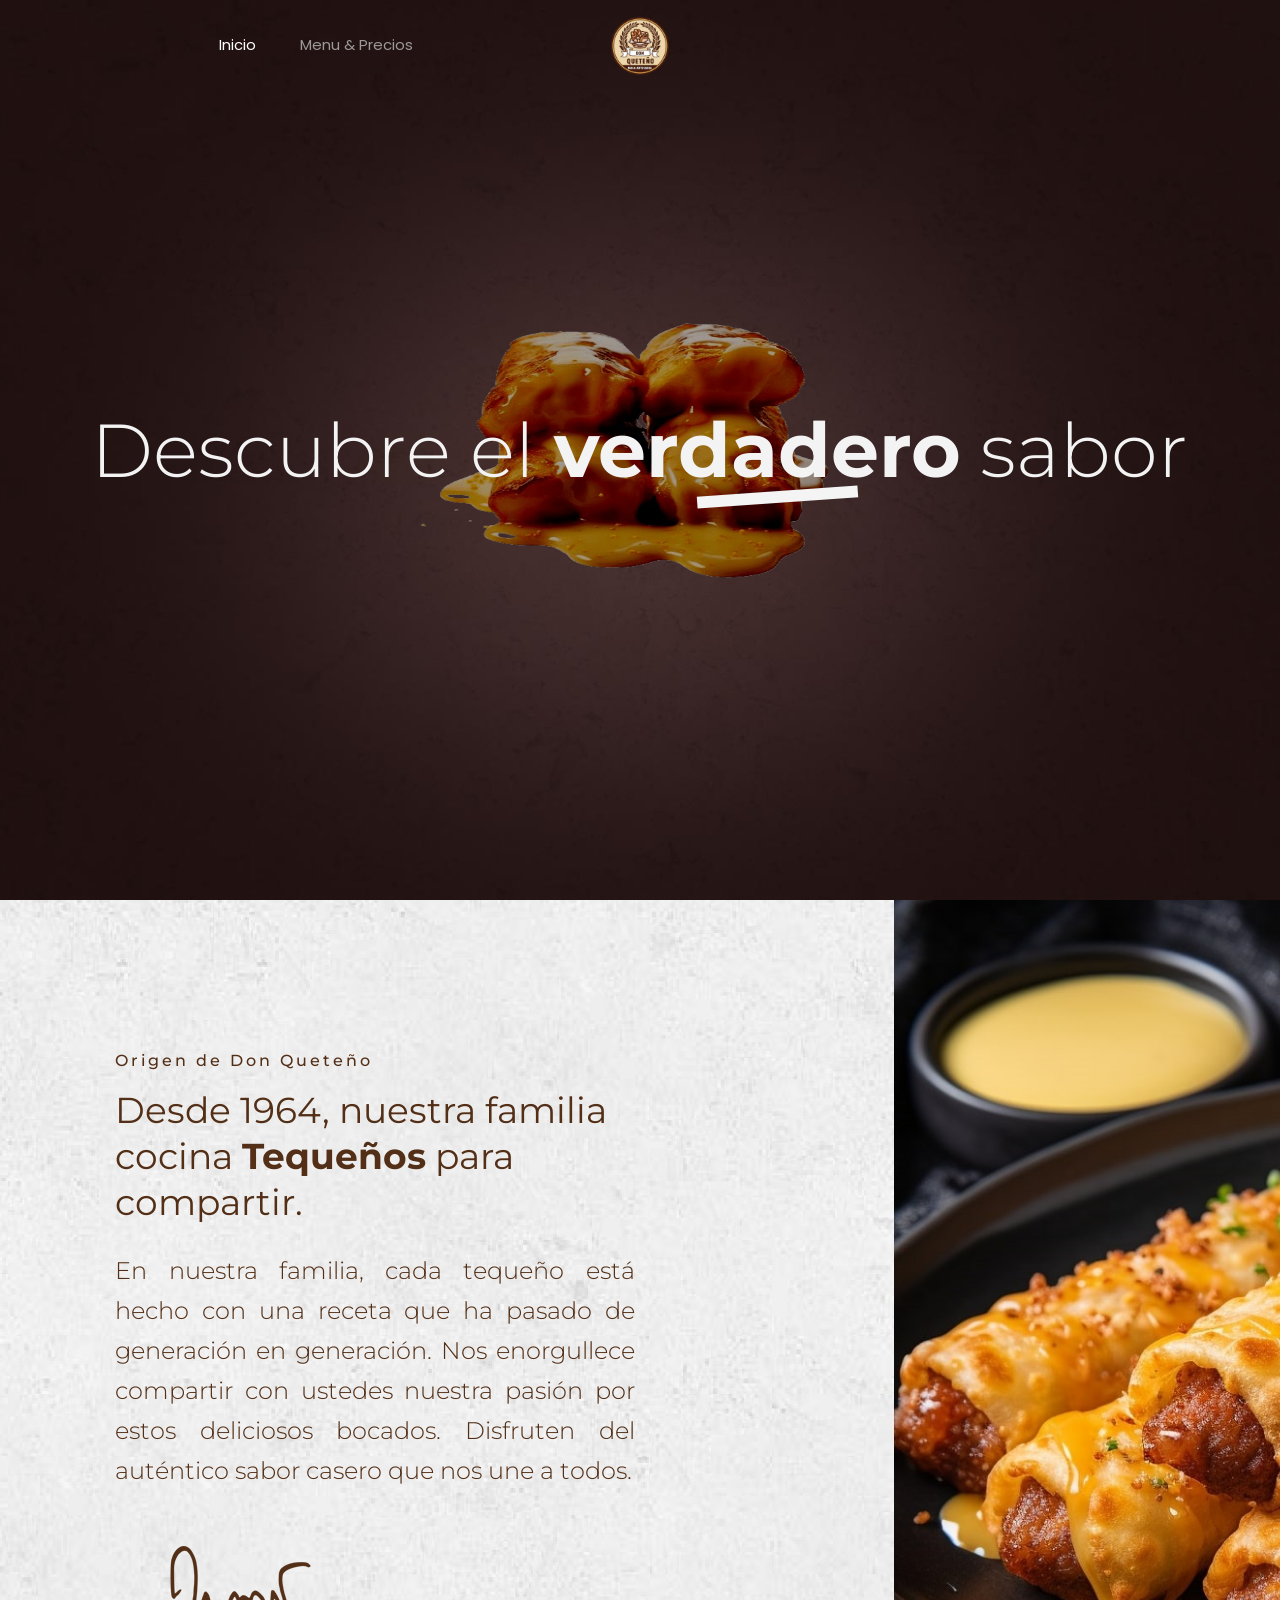
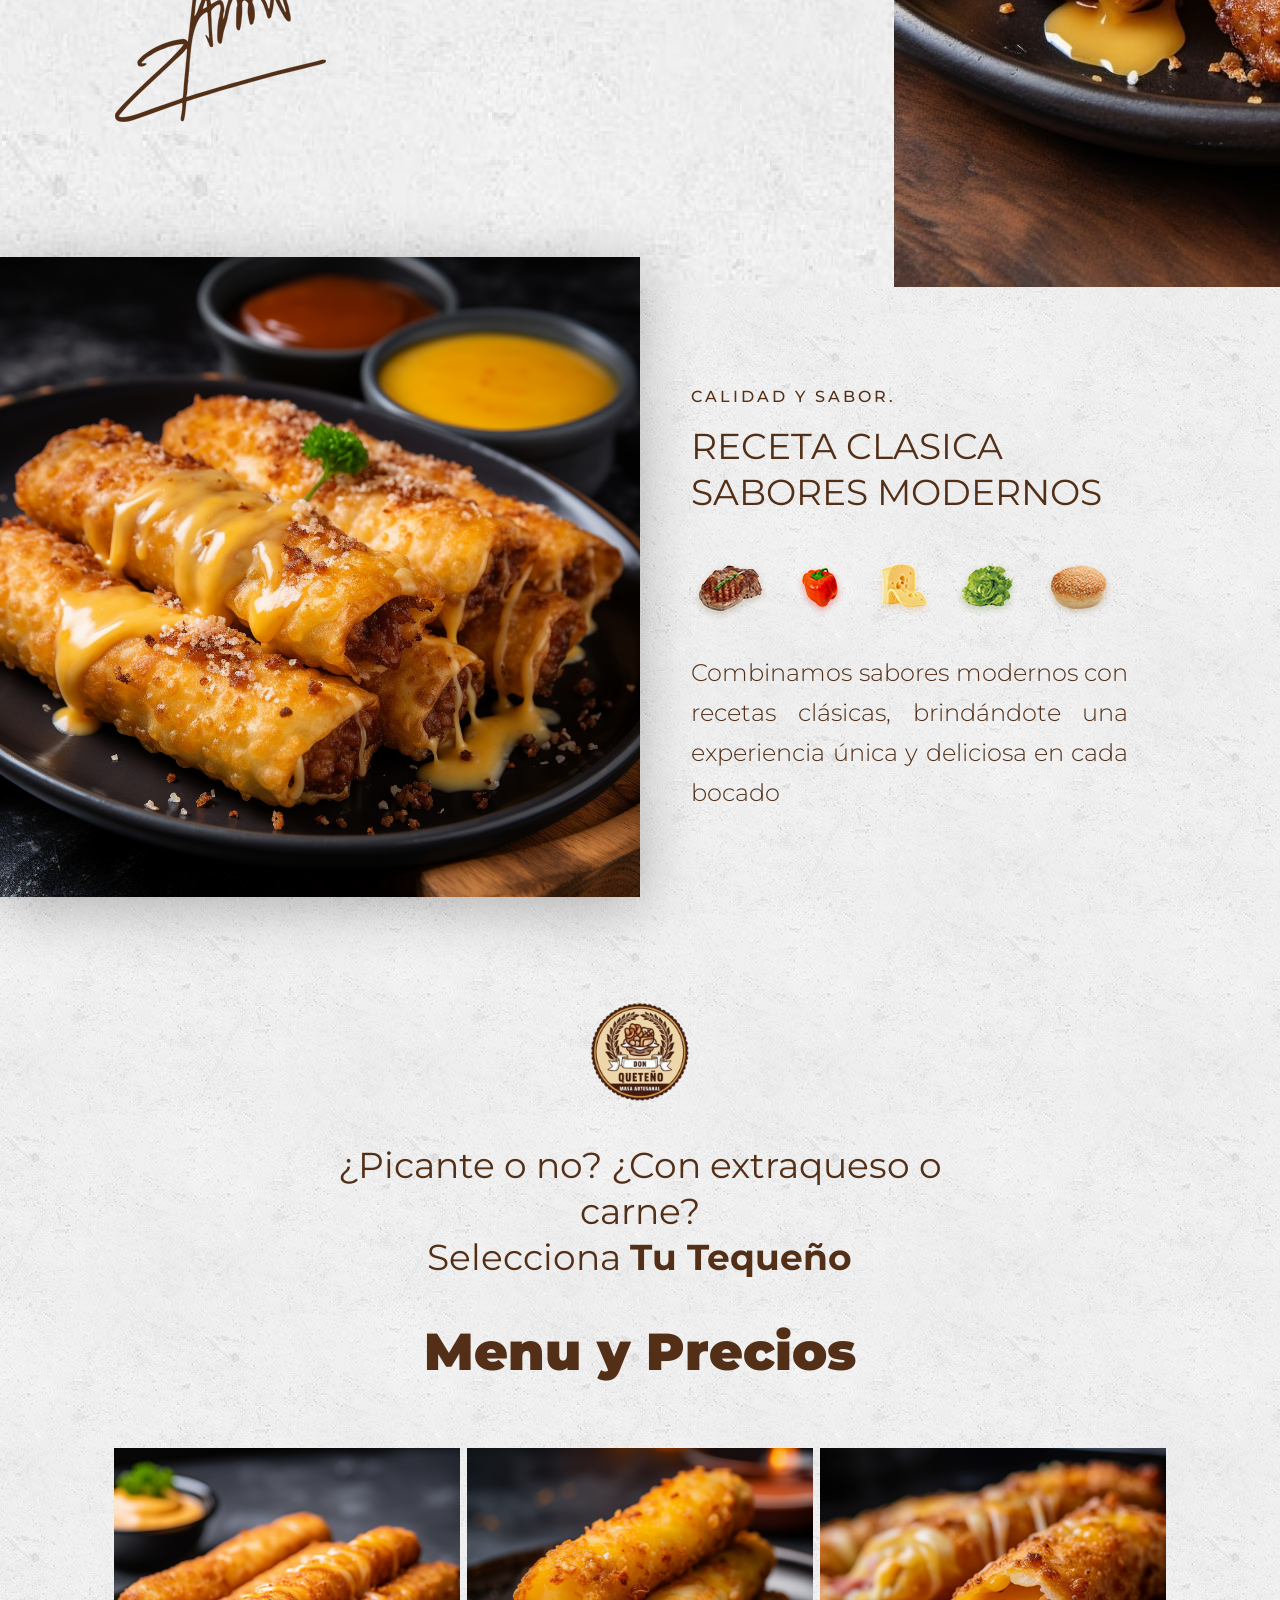
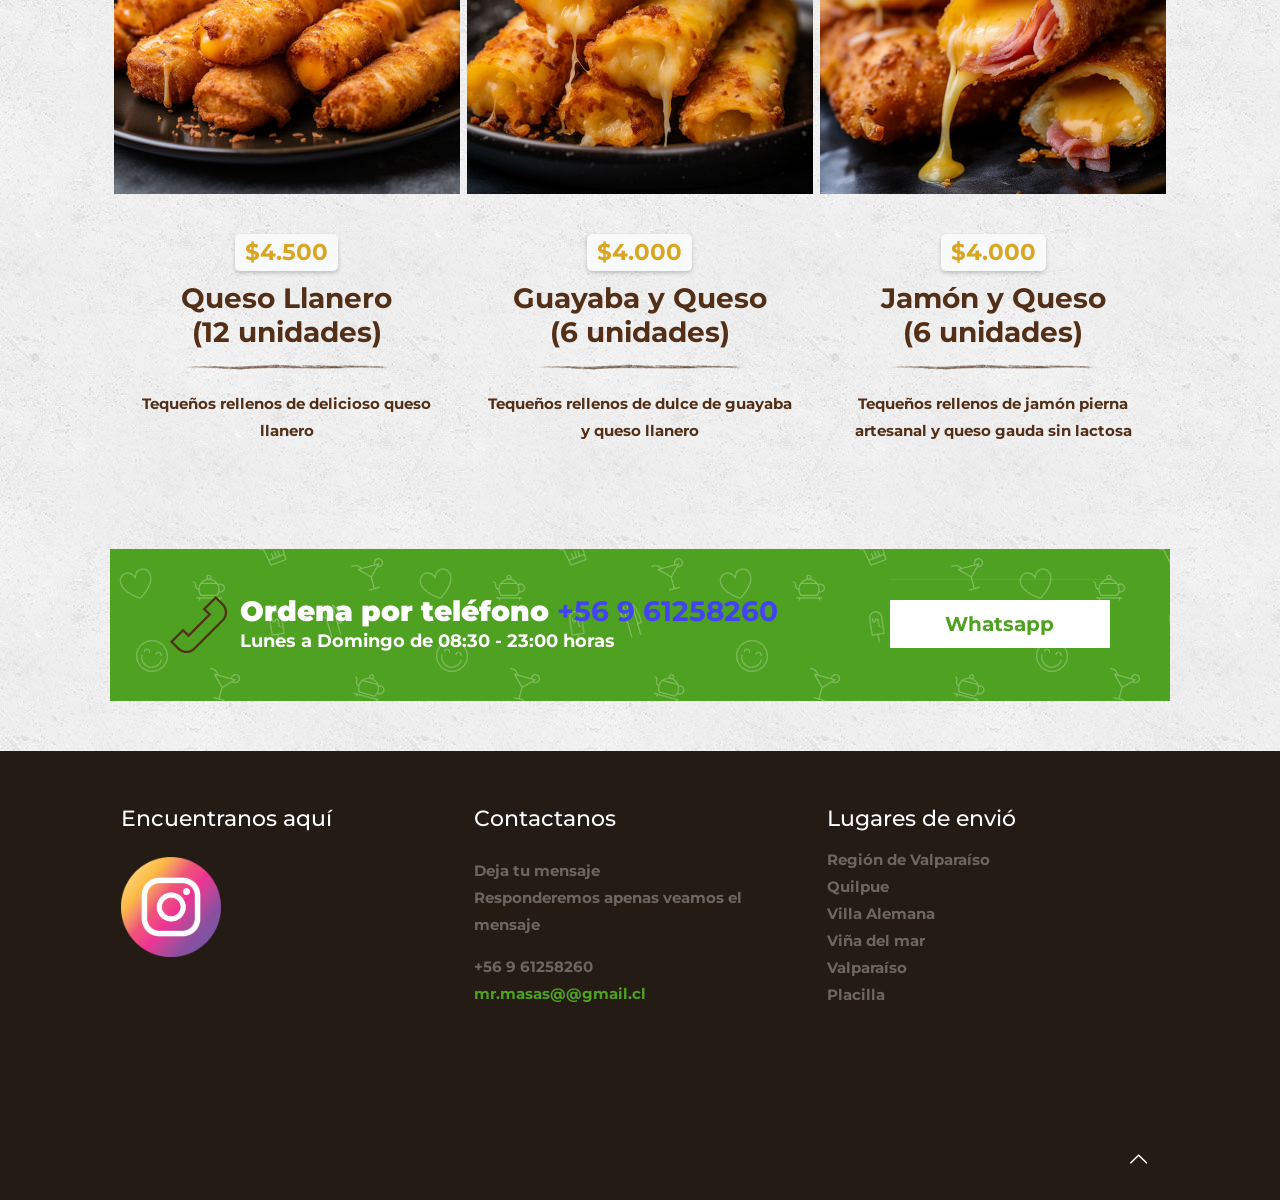
==== index.html @ 30b0250e "" ====
<!DOCTYPE html>
<!--[if lt IE 7]><html class="no-js lt-ie10 lt-ie9 lt-ie8 lt-ie7 "> <![endif]-->
<!--[if IE 7]><html class="no-js lt-ie10 lt-ie9 lt-ie8"> <![endif]-->
<!--[if IE 8]><html class="no-js lt-ie10 lt-ie9"> <![endif]-->
<!--[if IE 9]><html class="no-js lt-ie10"> <![endif]-->
<!--[if gt IE 8]><!-->
<html class="no-js">
<!--<![endif]-->

<head>

    <!-- Basic Page Needs -->
    <meta charset="utf-8">
    <title>Don Queteño</title>
    <meta name="description" content="">
    <!-- <meta name="author" content=""> -->

    <!-- Mobile Specific Metas -->
    <meta name="viewport" content="width=device-width, initial-scale=1, maximum-scale=1">

    <!-- Favicons -->
    <link rel="shortcut icon" href="content/burger2/images/favicon.ico">

    <!-- FONTS -->
    <link rel='stylesheet' href='http://fonts.googleapis.com/css?family=Roboto:100,300,400,400italic,700'>
    <link rel='stylesheet' href='http://fonts.googleapis.com/css?family=Patua+One:100,300,400,400italic,700'>
    <link rel='stylesheet' href='http://fonts.googleapis.com/css?family=Lato:400,400italic,700,700italic,900'>
    <link rel='stylesheet' href='https://fonts.googleapis.com/css?family=Montserrat:100,300,400,400italic,500,700,700italic'>
    <link rel='stylesheet' href='https://fonts.googleapis.com/css?family=Poppins:100,300,400,400italic,500,700,700italic'>

    <!-- CSS -->
    <link rel='stylesheet' href='css/global.css'>
    <link rel='stylesheet' href='content/burger2/css/structure.css'>
    <link rel='stylesheet' href='content/burger2/css/burger2.css'>
    <link rel='stylesheet' href='content/burger2/css/custom.css'>

    <!-- Revolution Slider -->
    <link rel="stylesheet" href="plugins/rs-plugin-5.3.1/css/settings.css">

    <!-- <style>
        .logo-main{max-height: 160px!important;
        }
    </style> -->
</head>

<body class="template-slider color-custom style-simple button-flat layout-full-width header-split minimalist-header-no sticky-header sticky-tb-color ab-hide subheader-both-center menu-link-color menuo-no-borders mobile-tb-center mobile-side-slide mobile-mini-mr-ll tablet-sticky mobile-header-mini mobile-sticky tr-header tr-menu tr-content be-reg-209621">
    <div id="Wrapper">
        <div id="Header_wrapper">
            <header id="Header">

                <div id="Top_bar">
                    <div class="container">
                        <div class="column one">
                            <div class="top_bar_left clearfix">
                                <div class="logo">
                                    <a id="logo" href="index-burger2.html" title="BeBurger 2 - BeTheme" data-height="60" data-padding="15"><img class="logo-main scale-with-grid" src="content/burger2/images/main_logo.png" data-retina="content/burger2/images/main_logo_retina.png" data-height="23" alt="main_logo"><img class="logo-sticky scale-with-grid" src="content/burger2/images/main_logo.png" data-retina="content/burger2/images/main_logo_retina.png" data-height="23" alt="main_logo"><img class="logo-mobile scale-with-grid" src="content/burger2/images/main_logo.png" data-retina="content/burger2/images/main_logo_retina.png" data-height="23" alt="main_logo"><img class="logo-mobile-sticky scale-with-grid" src="content/burger2/images/main_logo.png" data-retina="content/burger2/images/main_logo_retina.png" data-height="23" alt="main_logo"></a>
                                </div>
                                <div class="menu_wrapper">
                                    <nav id="menu">
                                        <ul id="menu-menu-left" class="menu menu-main menu_left">
                                            <li class="current-menu-item">
                                                <a href="index-burger2.html"><span>Inicio</span></a>
                                            </li>
                                            <li>
                                                <a href="#menu1"><span>Menu &#038; Precios</span></a>
                                            </li>
                                            <li>
                                                <!-- <a href="content/burger2/gallery.html"><span>Galería</span></a> -->
                                            </li>
                                        </ul>
                                        <ul id="menu-menu-right" class="menu menu-main menu_right">
                                            <li>
                                                <!-- <a href="content/burger2/company.html"><span>Company</span></a> -->
                                            </li>
                                            <li>
                                                <!-- <a href="content/burger2/contact.html"><span>Contacto</span></a> -->
                                            </li>
                                            <li>
                                                <!-- <a target="_blank" href="http://bit.ly/1M6lijQ"><span><span style="color:#4ba11b">Buy now</span></span></a> -->
                                            </li>
                                        </ul>
                                    </nav>
                                    <a class="responsive-menu-toggle" href="#"><i class="icon-menu-fine"></i></a>
                                </div>
                            </div>
                        </div>
                    </div>
                </div>
                <div class="mfn-main-slider" id="mfn-rev-slider">
                    <div id="rev_slider_1_1_wrapper" class="rev_slider_wrapper fullscreen-container" data-source="gallery" style="background:#1f1110;padding:0px;">
                        <div id="rev_slider_1_1" class="rev_slider fullscreenbanner" style="display:none;" data-version="5.4.8">
                            <ul>
                                <li data-index="rs-1" data-transition="fade" data-slotamount="default" data-hideafterloop="0" data-hideslideonmobile="off" data-easein="default" data-easeout="default" data-masterspeed="1500" data-delay="2000" data-rotate="0" data-saveperformance="off"
                                    data-title="Slide" data-param1="" data-param2="" data-param3="" data-param4="" data-param5="" data-param6="" data-param7="" data-param8="" data-param9="" data-param10="" data-description="">
                                    <img src="content/burger2/images/burger2-slider-bg-dark.jpg" title="burger2-slider-bg-dark" width="1920" height="1070" data-bgposition="center center" data-bgfit="cover" data-bgrepeat="no-repeat" data-bgparallax="off" class="rev-slidebg" data-no-retina>
                                    <div class="tp-caption   tp-resizeme rs-parallaxlevel-2" id="slide-1-layer-1" data-x="center" data-hoffset="" data-y="center" data-voffset="" data-width="['none','none','none','none']" data-height="['none','none','none','none']" data-type="image" data-responsive_offset="on"
                                        data-frames='[{"delay":0,"speed":2000,"frame":"0","from":"opacity:0;","to":"o:1;","ease":"Power3.easeInOut"},{"delay":"wait","speed":2970,"frame":"999","to":"opacity:0;","ease":"Power4.easeIn"}]' data-textAlign="['inherit','inherit','inherit','inherit']"
                                        data-paddingtop="[0,0,0,0]" data-paddingright="[0,0,0,0]" data-paddingbottom="[0,0,0,0]" data-paddingleft="[0,0,0,0]" style="z-index: 5;"><img src="content/burger2/images/burger2_slider_burger1.png" data-ww="450px" data-hh="331px" width="565" height="415" data-no-retina>
                                    </div>
                                    <div class="tp-caption   tp-resizeme" id="slide-1-layer-2" data-x="center" data-hoffset="" data-y="center" data-voffset="" data-width="['auto']" data-height="['auto']" data-type="text" data-responsive_offset="on" data-frames='[{"delay":10,"speed":1620,"frame":"0","from":"opacity:0;","to":"o:1;","ease":"Power4.easeInOut"},{"delay":"+190","speed":1000,"frame":"999","to":"opacity:0;","ease":"Power4.easeIn"}]'
                                        data-textAlign="['inherit','inherit','inherit','inherit']" data-paddingtop="[0,0,0,0]" data-paddingright="[0,0,0,0]" data-paddingbottom="[0,0,0,0]" data-paddingleft="[0,0,0,0]" style="z-index: 6; white-space: nowrap; font-size: 75px; line-height: 80px; font-weight: 300; color: #f4f4f4; letter-spacing: 0px;font-family:Montserrat;">
                                        Descubre el <b style="font-size:76px">verdadero</b> sabor
                                    </div>
                                    <div class="tp-caption tp-shape tp-shapewrapper  tp-resizeme" id="slide-1-layer-3" data-x="677" data-y="441" data-width="['161']" data-height="['12']" data-type="shape" data-responsive_offset="on" data-frames='[{"delay":530,"speed":1100,"frame":"0","from":"y:15px;opacity:0;","to":"o:1;rZ:356;","ease":"Power4.easeOut"},{"delay":"+190","speed":1000,"frame":"999","to":"opacity:0;","ease":"Power4.easeIn"}]'
                                        data-textAlign="['inherit','inherit','inherit','inherit']" data-paddingtop="[0,0,0,0]" data-paddingright="[0,0,0,0]" data-paddingbottom="[0,0,0,0]" data-paddingleft="[0,0,0,0]" style="z-index: 7;background-color:rgb(244,244,244);"></div>
                                </li>
                                <li data-index="rs-2" data-transition="fade" data-slotamount="default" data-hideafterloop="0" data-hideslideonmobile="off" data-easein="Power4.easeOut" data-easeout="default" data-masterspeed="2000" data-rotate="0" data-saveperformance="off" data-title="Slide"
                                    data-param1="" data-param2="" data-param3="" data-param4="" data-param5="" data-param6="" data-param7="" data-param8="" data-param9="" data-param10="" data-description="">
                                    <img src="content/burger2/images/burger2-slider-bg.jpg" title="burger2-slider-bg" width="1920" height="1070" data-bgposition="center center" data-bgfit="cover" data-bgrepeat="no-repeat" data-bgparallax="off" class="rev-slidebg" data-no-retina>
                                    <div class="tp-caption   tp-resizeme rs-parallaxlevel-3" id="slide-2-layer-2" data-x="center" data-hoffset="-226" data-y="center" data-voffset="-171" data-width="['none','none','none','none']" data-height="['none','none','none','none']" data-type="image"
                                        data-responsive_offset="on" data-frames='[{"delay":1310,"speed":1610,"frame":"0","from":"x:20px;y:20px;opacity:0;","to":"o:1;","ease":"Power3.easeOut"},{"delay":"wait","speed":300,"frame":"999","to":"opacity:0;","ease":"Power3.easeOut"}]'
                                        data-textAlign="['inherit','inherit','inherit','inherit']" data-paddingtop="[0,0,0,0]" data-paddingright="[0,0,0,0]" data-paddingbottom="[0,0,0,0]" data-paddingleft="[0,0,0,0]" style="z-index: 5;"><img src="content/burger2/images/burger2-slider-B.png" data-ww="100px" data-hh="110px" width="126" height="139" data-no-retina>
                                    </div>
                                    <div class="tp-caption   tp-resizeme rs-parallaxlevel-3" id="slide-2-layer-3" data-x="center" data-hoffset="15" data-y="center" data-voffset="-189" data-width="['none','none','none','none']" data-height="['none','none','none','none']" data-type="image"
                                        data-responsive_offset="on" data-frames='[{"delay":1350,"speed":1830,"frame":"0","from":"y:20px;opacity:0;","to":"o:1;","ease":"Power3.easeOut"},{"delay":"wait","speed":300,"frame":"999","to":"opacity:0;","ease":"Power3.easeInOut"}]'
                                        data-textAlign="['inherit','inherit','inherit','inherit']" data-paddingtop="[0,0,0,0]" data-paddingright="[0,0,0,0]" data-paddingbottom="[0,0,0,0]" data-paddingleft="[0,0,0,0]" style="z-index: 6;"><img src="content/burger2/images/burger2-slider-U.png" data-ww="100px" data-hh="109px" width="124" height="135" data-no-retina>
                                    </div>
                                    <div class="tp-caption   tp-resizeme rs-parallaxlevel-3" id="slide-2-layer-4" data-x="center" data-hoffset="241" data-y="center" data-voffset="-160" data-width="['none','none','none','none']" data-height="['none','none','none','none']" data-type="image"
                                        data-responsive_offset="on" data-frames='[{"delay":1430,"speed":2190,"frame":"0","from":"x:-20px;y:20px;opacity:0;","to":"o:1;","ease":"Power3.easeOut"},{"delay":"wait","speed":300,"frame":"999","to":"opacity:0;","ease":"Power3.easeInOut"}]'
                                        data-textAlign="['inherit','inherit','inherit','inherit']" data-paddingtop="[0,0,0,0]" data-paddingright="[0,0,0,0]" data-paddingbottom="[0,0,0,0]" data-paddingleft="[0,0,0,0]" style="z-index: 7;"><img src="content/burger2/images/burger2-slider-3R.png" data-ww="100px" data-hh="117px" width="155" height="182" data-no-retina>
                                    </div>
                                    <div class="tp-caption   tp-resizeme rs-parallaxlevel-3" id="slide-2-layer-5" data-x="center" data-hoffset="-226" data-y="center" data-voffset="132" data-width="['none','none','none','none']" data-height="['none','none','none','none']" data-type="image"
                                        data-responsive_offset="on" data-frames='[{"delay":1560,"speed":2210,"frame":"0","from":"x:20px;y:-20px;opacity:0;","to":"o:1;","ease":"Power3.easeOut"},{"delay":"wait","speed":300,"frame":"999","to":"opacity:0;","ease":"Power3.easeInOut"}]'
                                        data-textAlign="['inherit','inherit','inherit','inherit']" data-paddingtop="[0,0,0,0]" data-paddingright="[0,0,0,0]" data-paddingbottom="[0,0,0,0]" data-paddingleft="[0,0,0,0]" style="z-index: 8;"><img src="content/burger2/images/burger2-slider-G.png" data-ww="120px" data-hh="120px" width="170" height="170" data-no-retina>
                                    </div>
                                    <div class="tp-caption   tp-resizeme rs-parallaxlevel-3" id="slide-2-layer-7" data-x="center" data-hoffset="258" data-y="center" data-voffset="116" data-width="['none','none','none','none']" data-height="['none','none','none','none']" data-type="image"
                                        data-responsive_offset="on" data-frames='[{"delay":1820,"speed":2280,"frame":"0","from":"x:-20px;y:-20px;opacity:0;","to":"o:1;","ease":"Power3.easeOut"},{"delay":"wait","speed":300,"frame":"999","to":"opacity:0;","ease":"Power3.easeInOut"}]'
                                        data-textAlign="['inherit','inherit','inherit','inherit']" data-paddingtop="[0,0,0,0]" data-paddingright="[0,0,0,0]" data-paddingbottom="[0,0,0,0]" data-paddingleft="[0,0,0,0]" style="z-index: 9;"><img src="content/burger2/images/burger2-slider-6R.png" data-ww="100px" data-hh="106px" width="129" height="137" data-no-retina>
                                    </div>
                                    <div class="tp-caption   tp-resizeme rs-parallaxlevel-2" id="slide-2-layer-1" data-x="center" data-hoffset="" data-y="center" data-voffset="" data-width="['none','none','none','none']" data-height="['none','none','none','none']" data-type="image" data-responsive_offset="on"
                                        data-frames='[{"delay":10,"speed":2000,"frame":"0","from":"opacity:0;","to":"o:1;","ease":"Power4.easeOut"},{"delay":"wait","speed":310,"frame":"999","to":"opacity:0;","ease":"Power3.easeInOut"}]' data-textAlign="['inherit','inherit','inherit','inherit']"
                                        data-paddingtop="[0,0,0,0]" data-paddingright="[0,0,0,0]" data-paddingbottom="[0,0,0,0]" data-paddingleft="[0,0,0,0]" style="z-index: 10;"><img src="content/burger2/images/burger2_slider_burger2.png" data-ww="450px" data-hh="330px" width="567" height="416" data-no-retina>
                                    </div>
                                    <div class="tp-caption   tp-resizeme rs-parallaxlevel-1" id="slide-2-layer-6" data-x="center" data-hoffset="32" data-y="center" data-voffset="181" data-width="['none','none','none','none']" data-height="['none','none','none','none']" data-type="image"
                                        data-responsive_offset="on" data-frames='[{"delay":1710,"speed":2120,"frame":"0","from":"y:20px;opacity:0;","to":"o:1;","ease":"Power3.easeOut"},{"delay":"wait","speed":300,"frame":"999","to":"opacity:0;","ease":"Power3.easeInOut"}]'
                                        data-textAlign="['inherit','inherit','inherit','inherit']" data-paddingtop="[0,0,0,0]" data-paddingright="[0,0,0,0]" data-paddingbottom="[0,0,0,0]" data-paddingleft="[0,0,0,0]" style="z-index: 11;"><img src="content/burger2/images/burger2-slider-E.png" data-ww="100px" data-hh="121px" width="146" height="177" data-no-retina>
                                    </div>
                                    <div class="tp-caption   tp-resizeme" id="slide-2-layer-8" data-x="center" data-hoffset="" data-y="bottom" data-voffset="29" data-width="['auto']" data-height="['auto']" data-type="text" data-actions='[{"event":"click","action":"scrollbelow","offset":"px","delay":"100","speed":"800","ease":"Linear.easeNone"}]'
                                        data-responsive_offset="on" data-frames='[{"delay":10,"speed":1110,"frame":"0","from":"opacity:0;","to":"o:1;","ease":"Power3.easeInOut"},{"delay":"wait","speed":300,"frame":"999","to":"opacity:0;","ease":"Power3.easeInOut"}]'
                                        data-textAlign="['inherit','inherit','inherit','inherit']" data-paddingtop="[0,0,0,0]" data-paddingright="[0,0,0,0]" data-paddingbottom="[0,0,0,0]" data-paddingleft="[0,0,0,0]" style="z-index: 12; white-space: nowrap; font-size: 20px; line-height: 22px; font-weight: 400; color: #f4f4f4; letter-spacing: 0px;font-family:Montserrat;cursor:pointer;">
                                        Descubre Más
                                    </div>
                                    <div class="tp-caption tp-shape tp-shapewrapper  tp-resizeme" id="slide-2-layer-9" data-x="center" data-hoffset="45" data-y="center" data-voffset="374" data-width="['52']" data-height="['2']" data-type="shape"
                                        data-responsive_offset="on" data-frames='[{"delay":10,"speed":1110,"frame":"0","from":"y:3px;opacity:0;","to":"o:1;rZ:358;","ease":"Power3.easeInOut"},{"delay":"wait","speed":300,"frame":"999","to":"opacity:0;","ease":"Power3.easeInOut"}]'
                                        data-textAlign="['inherit','inherit','inherit','inherit']" data-paddingtop="[0,0,0,0]" data-paddingright="[0,0,0,0]" data-paddingbottom="[0,0,0,0]" data-paddingleft="[0,0,0,0]" style="z-index: 13;background-color:rgb(244,244,244);"></div>
                                </li>
                            </ul>
                        </div>
                    </div>
                </div>
            </header>
        </div>
        <div id="Content">
            <div class="content_wrapper clearfix">
                <div class="sections_group">
                    <div class="entry-content">
                        <div class="section mcb-section bg-cover" style="padding-top:150px; padding-bottom:125px; background-image:url(content/burger2/images/burger2_section2_bg.jpg); background-repeat:no-repeat; background-position:left bottom">
                            <div class="section_wrapper mcb-section-inner">
                                <div class="wrap mcb-wrap one-second valign-top clearfix">
                                    <div class="mcb-wrap-inner">
                                        <div class="column mcb-column one column_column">
                                            <div class="column_attr clearfix">
                                                <h5>Origen de Don Queteño</h5>
                                                <h2>Desde 1964, nuestra familia cocina <b>Tequeños</b> para compartir.</h2>
                                                <hr class="no_line" style="margin:0 auto 10px">
                                                <p class="big">
                                                    En nuestra familia, cada tequeño está hecho con una receta que ha pasado de generación en generación.                         
                                                    Nos enorgullece compartir con ustedes nuestra pasión por estos deliciosos bocados. Disfruten del auténtico sabor casero que nos une a todos.
                                                </p>
                                            </div>
                                        </div>
                                        <div class="column mcb-column three-fifth column_image ">
                                            <div class="image_frame image_item no_link scale-with-grid no_border">
                                                <div class="image_wrapper">
                                                    <img class="scale-with-grid" src="content/burger2/images/burger2-home-singnature.png">
                                                </div>
                                            </div>
                                        </div>
                                    </div>
                                </div>
                            </div>
                        </div>
                        <div class="section mcb-section no-margin-h no-margin-v equal-height-wrap full-width" style="padding-top:0px; padding-bottom:0px">
                            <div class="section_wrapper mcb-section-inner">
                                <div class="wrap mcb-wrap one-second valign-middle move-up clearfix" style="margin-top:-30px" data-mobile="no-up">
                                    <div class="mcb-wrap-inner">
                                        <div class="column mcb-column one column_image burger2-shadow">
                                            <div class="image_frame image_item no_link scale-with-grid no_border">
                                                <div class="image_wrapper">
                                                    <img class="scale-with-grid" src="content/burger2/images/burger2-home-slider-slide1.png">
                                                </div>
                                            </div>
                                        </div>
                                    </div>
                                </div>
                                <div class="wrap mcb-wrap one-second valign-middle clearfix" style="padding:40px 4%">
                                    <div class="mcb-wrap-inner">
                                        <div class="column mcb-column four-fifth column_column">
                                            <div class="column_attr clearfix">
                                                <h5>CALIDAD Y SABOR.</h5>
                                                <h2>RECETA CLASICA
                                                    <br> SABORES MODERNOS</h2>
                                            </div>
                                        </div>
                                        <div class="column mcb-column one column_image">
                                            <div class="image_frame image_item no_link scale-with-grid no_border" style="margin-top:30px;margin-bottom:30px">
                                                <div class="image_wrapper">
                                                    <img class="scale-with-grid" src="content/burger2/images/burger2-home-ingredients.png">
                                                </div>
                                            </div>
                                        </div>
                                        <div class="column mcb-column five-sixth column_column">
                                            <div class="column_attr clearfix">
                                                <p class="big">
                                                    Combinamos sabores modernos con recetas clásicas, brindándote una experiencia única y deliciosa en cada bocado
                                                </p>
                                            </div>
                                        </div>
                                    </div>
                                </div>
                            </div>
                        </div>
                        <div class="section mcb-section" style="padding-top:75px; padding-bottom:50px">
                            <div class="section_wrapper mcb-section-inner">
                                <div class="wrap mcb-wrap one valign-top clearfix">
                                    <div class="mcb-wrap-inner">
                                        <div class="column mcb-column one column_image">
                                            <div class="image_frame image_item no_link scale-with-grid aligncenter no_border">
                                                <div class="image_wrapper">
                                                    <img id="logocarne" class="scale-with-grid" src="content/burger2/images/burger2-home-cow-icon.png">
                                                </div>
                                            </div>
                                        </div>
                                        <div class="column mcb-column one-sixth column_placeholder">
                                            <div class="placeholder">
                                                &nbsp;
                                            </div>
                                        </div>
                                        <div class="column mcb-column two-third column_column">
                                            <div class="column_attr clearfix align_center">
                                                <h2>¿Picante o no? ¿Con extraqueso o carne?
                                                    <br> Selecciona <b>Tu Tequeño</b></h2><br>
                                            </div>
                                            <h1 id="menu1" style="text-align: center;font-weight: 900;">Menu y Precios</h1>
                                        </div>
                                        <div class="column mcb-column one column_divider ">
                                            <hr class="no_line" style="margin:0 auto 10px">
                                        </div>
                                    </div>
                                </div>
                                <div class="wrap mcb-wrap one-third valign-top clearfix">
                                    <div class="mcb-wrap-inner">
                                        <div class="column mcb-column one column_image">
                                            <div class="image_frame image_item no_link scale-with-grid aligncenter no_border">
                                                <div class="image_wrapper">
                                                    <img class="scale-with-grid" src="content/burger2/images/burger2-home-burger1.png">
                                                </div>
                                            </div>
                                        </div>
                                        <div class="column mcb-column one column_column">
                                            <div class="column_attr clearfix align_center" style=" padding:0 5%;">
                                                <div class="product-price">
                                                    $4.500
                                                </div>
                                                <h3><b>Queso Llanero <br> (12 unidades)</b></h3>
                                                <div class="image_frame image_item no_link scale-with-grid aligncenter no_border" style="margin-bottom:20px;">
                                                    <div class="image_wrapper">
                                                        <img class="scale-with-grid" src="content/burger2/images/burger2-home-divider.png">
                                                    </div>
                                                </div>
                                                <p>
                                                    <b>Tequeños rellenos de delicioso queso llanero</b>
                                                </p>
                                            </div>
                                        </div>
                                    </div>
                                </div>
                                <div class="wrap mcb-wrap one-third valign-top clearfix">
                                    <div class="mcb-wrap-inner">
                                        <div class="column mcb-column one column_image">
                                            <div class="image_frame image_item no_link scale-with-grid aligncenter no_border">
                                                <div class="image_wrapper">
                                                    <img class="scale-with-grid" src="content/burger2/images/burger2-home-burger2.png">
                                                </div>
                                            </div>
                                        </div>
                                        <div class="column mcb-column one column_column">
                                            <div class="column_attr clearfix align_center" style=" padding:0 5%;">
                                                <div class="product-price">
                                                    $4.000
                                                </div>
                                                <h3><b>Guayaba y Queso<br>
                                                    (6 unidades)
													</h3>
                                                <div class="image_frame image_item no_link scale-with-grid aligncenter no_border" style="margin-bottom:20px;">
                                                    <div class="image_wrapper">
                                                        <img class="scale-with-grid" src="content/burger2/images/burger2-home-divider.png">
                                                    </div>
                                                </div>
                                                <p>
                                                    <b>Tequeños rellenos de dulce de guayaba y queso llanero</b>
                                                </p>
                                            </div>
                                        </div>
                                    </div>
                                </div>
                                <div class="wrap mcb-wrap one-third valign-top clearfix">
                                    <div class="mcb-wrap-inner">
                                        <div class="column mcb-column one column_image">
                                            <div class="image_frame image_item no_link scale-with-grid aligncenter no_border">
                                                <div class="image_wrapper">
                                                    <img class="scale-with-grid" src="content/burger2/images/burger2-home-burger3.png">
                                                </div>
                                            </div>
                                        </div>
                                        <div class="column mcb-column one column_column">
                                            <div class="column_attr clearfix align_center" style=" padding:0 5%;">
                                                <div class="product-price">
                                                    $4.000
                                                </div>
                                                <h3><b>Jamón y Queso
													<br>
													(6 unidades)</h3>
                                                <div class="image_frame image_item no_link scale-with-grid aligncenter no_border" style="margin-bottom:20px;">
                                                    <div class="image_wrapper">
                                                        <img class="scale-with-grid" src="content/burger2/images/burger2-home-divider.png">
                                                    </div>
                                                </div>
                                                <p>
                                                    <b>Tequeños rellenos de jamón pierna artesanal y queso gauda sin lactosa</b>
                                                </p>
                                            </div>
                                        </div>
                                    </div>
                                </div>
                            </div>
                        </div>
                        <div class="section mcb-section no-margin-v dark" style="padding-top:0px; padding-bottom:50px">
                            <div class="section_wrapper mcb-section-inner">
                                <div class="wrap mcb-wrap one valign-top clearfix" style="padding:30px 50px; background-image:url(content/burger2/images/burger2-home-greenbg.png); background-repeat:repeat; background-position:left top">
                                    <div class="mcb-wrap-inner">
                                        <div class="column mcb-column three-fourth column_column">
                                            <div class="column_attr clearfix" style=" background-image:url('content/burger2/images/burger2-home-phone-icon.png'); background-repeat:no-repeat; background-position:left center; padding:15px 0 15px 70px;">
                                                <h3 style="margin-bottom:0;font-weight: 900;">Ordena por teléfono <a href="https://wa.me/+56961258260" style="color: rgb(67, 67, 245);"><b>+56 9 61258260</b></a></h3>
                                                <p style="margin-bottom:0;font-size: larger;">
                                                    Lunes a Domingo de 08:30 - 23:00 horas
                                                </p>
                                            </div>
                                        </div>
                                        <div class="column mcb-column one-fourth column_column">
                                            <div class="column_attr clearfix">
                                                <hr class="no_line" style="margin:0 auto 20px">
                                                <a class="button button_full_width button_size_3 button_js" href="https://wa.me/+56961258260" style=" background-color:#fff !important; color:#4ea121;"><span class="button_label" style="font-size: larger;"><b>Whatsapp</b></span></a>
                                            </div>
                                        </div>
                                    </div>
                                </div>
                            </div>
                        </div>
                        <!-- <div class="section mcb-section" style="padding-top:50px; padding-bottom:150px">
                            <div class="section_wrapper mcb-section-inner">
                                <div class="wrap mcb-wrap one valign-top clearfix">
                                    <div class="mcb-wrap-inner">
                                        <div class="column mcb-column one column_image">
                                            <div class="image_frame image_item no_link scale-with-grid no_border">
                                                <div class="image_wrapper">
                                                    <img id="Imagenfondo" class="scale-with-grid" src="content/burger2/images/burger2-home-promotion-larger.png">
                                                </div>
                                            </div>
                                        </div>
                                    </div>
                                </div>
                            </div>
                            <div class="section-decoration bottom" style="background-image:url(content/burger2/images/burger2-footer-top-bg.png);height:109px"></div>
                        </div> -->
                    </div>
                </div>
            </div>
        </div>
        <footer id="Footer" class="clearfix">
            <div class="widgets_wrapper" style="padding:40px 0 80px">
                <div class="container">
                    <div class="column one-third">
                        <aside class="widget_text widget widget_custom_html">
                            <div class="textwidget custom-html-widget">
                                <h4>Encuentranos aquí</h4>
                                <hr class="no_line" style="margin:0 auto 10px">
                                <p>
                                    <a href="https://www.instagram.com/mr.masas.cl/"><img class="logos" src="content\burger2\images\instagram.png" alt="instagram" ></a><!-- <a href="#"><i class="icon-facebook"></i></a><a href="#"><i class="icon-gplus"></i></a><a href="#"><i class="icon-twitter"></i></a><a href="#"><i class="icon-linkedin"></i></a> -->
                                </p>
                            </div>
                        </aside>
                    </div>
                    <div class="column one-third">
                        <aside class="widget_text widget widget_custom_html">
                            <div class="textwidget custom-html-widget">
                                <h4>Contactanos</h4>
                                <hr class="no_line" style="margin:0 auto 10px">
                                <p>
                                    Deja tu mensaje
                                    <br> Responderemos apenas veamos el mensaje
                                </p>
                                <p>
                                    +56 9 61258260
                                    <br>
                                    <a href="mailto:mr.masas@@gmail.cl">mr.masas@@gmail.cl</a>
                                </p>
                            </div>
                        </aside>
                    </div>
                    <div class="column one-third">
                        <aside class="widget_text widget widget_custom_html">
                            <div class="textwidget custom-html-widget">
                                <h4> Lugares de envió</h4>
                                <p>
                                    Región de Valparaíso
                                    <br> Quilpue
                                    <br> Villa Alemana
                                    <br> Viña del mar
                                    <br> Valparaíso
                                    <br> Placilla
                                </p>
                            </div>
                        </aside>
                    </div>
                </div>
            </div>
            <div class="footer_copy">
                <div class="container">
                    <div class="column one">
                        <a id="back_to_top" class="button button_js" href="#"><i class="icon-up-open-big"></i></a>
                        <!-- <div class="copyright">
                            &copy; 2018 BeBurger 2 - BeTheme. Muffin group - HTML by <a target="_blank" rel="nofollow" href="http://bit.ly/1M6lijQ">BeantownThemes</a>
                        </div> -->
                    </div>
                </div>
            </div>
        </footer>
    </div>

    <!-- side menu -->
    <div id="Side_slide" class="right dark" data-width="250">
        <div class="close-wrapper">
            <a href="#" class="close"><i class="icon-cancel-fine"></i></a>
        </div>
        <div class="menu_wrapper"></div>
    </div>
    <div id="body_overlay"></div>

<!-- Popover Container -->
<div class="whatsapp-popover">
    <a href="https://wa.me/+56961258260" target="_blank">
        <img src="content/burger2/images/Whatsapp.webp" alt="WhatsApp">
        <span>Haz tu pedido inmediatamente por WhatsApp</span>
    </a>
</div>

    <!-- JS -->
    <script src="js/jquery-2.1.4.min.js"></script>

    <script src="js/mfn.menu.js"></script>
    <script src="js/jquery.plugins.js"></script>
    <script src="js/jquery.jplayer.min.js"></script>
    <script src="js/animations/animations.js"></script>
    <script src="js/translate3d.js"></script>
    <script src="js/scripts.js"></script>

    <script src="plugins/rs-plugin-5.3.1/js/jquery.themepunch.tools.min.js"></script>
    <script src="plugins/rs-plugin-5.3.1/js/jquery.themepunch.revolution.min.js"></script>

    <script src="plugins/rs-plugin-5.3.1/js/extensions/revolution.extension.video.min.js"></script>
    <script src="plugins/rs-plugin-5.3.1/js/extensions/revolution.extension.slideanims.min.js"></script>
    <script src="plugins/rs-plugin-5.3.1/js/extensions/revolution.extension.actions.min.js"></script>
    <script src="plugins/rs-plugin-5.3.1/js/extensions/revolution.extension.layeranimation.min.js"></script>
    <script src="plugins/rs-plugin-5.3.1/js/extensions/revolution.extension.kenburn.min.js"></script>
    <script src="plugins/rs-plugin-5.3.1/js/extensions/revolution.extension.navigation.min.js"></script>
    <script src="plugins/rs-plugin-5.3.1/js/extensions/revolution.extension.migration.min.js"></script>
    <script src="plugins/rs-plugin-5.3.1/js/extensions/revolution.extension.parallax.min.js"></script>


    <script>
        var revapi1, tpj;
        ( function() {
                if (!/loaded|interactive|complete/.test(document.readyState))
                    document.addEventListener("DOMContentLoaded", onLoad);
                else
                    onLoad();
                function onLoad() {
                    if (tpj === undefined) {
                        tpj = jQuery;
                        if ("off" == "on")
                            tpj.noConflict();
                    }
                    if (tpj("#rev_slider_1_1").revolution == undefined) {
                        revslider_showDoubleJqueryError("#rev_slider_1_1");
                    } else {
                        revapi1 = tpj("#rev_slider_1_1").show().revolution({
                            sliderType : "standard",
                            sliderLayout : "fullscreen",
                            dottedOverlay : "none",
                            delay : 9000,
                            navigation : {
                                onHoverStop : "off",
                            },
                            visibilityLevels : [1240, 1024, 778, 480],
                            gridwidth : 1240,
                            gridheight : 800,
                            lazyType : "none",
                            parallax : {
                                type : "mouse",
                                origo : "slidercenter",
                                speed : 3000,
                                speedbg : 0,
                                speedls : 3000,
                                levels : [2, 4, 6, 20, 25, 30, 35, 40, 45, 46, 47, 48, 49, 50, 51, 55],
                            },
                            shadow : 0,
                            spinner : "spinner2",
                            stopLoop : "on",
                            stopAfterLoops : 0,
                            stopAtSlide : 2,
                            shuffle : "off",
                            autoHeight : "off",
                            fullScreenAutoWidth : "off",
                            fullScreenAlignForce : "off",
                            fullScreenOffsetContainer : "",
                            fullScreenOffset : "",
                            disableProgressBar : "on",
                            hideThumbsOnMobile : "off",
                            hideSliderAtLimit : 0,
                            hideCaptionAtLimit : 0,
                            hideAllCaptionAtLilmit : 0,
                            debugMode : false,
                            fallbacks : {
                                simplifyAll : "off",
                                nextSlideOnWindowFocus : "off",
                                disableFocusListener : false,
                            }
                        });
                    };
                };
            }());
            document.addEventListener("DOMContentLoaded", function() {
    // Wait for 6 seconds (6000 milliseconds)
    setTimeout(function() {
        // Select the popover element
        var popover = document.querySelector('.whatsapp-popover');
        
        // Add a class to make it visible
        popover.classList.add('show');
    }, 6000);
});

    </script>
</body>

</html>
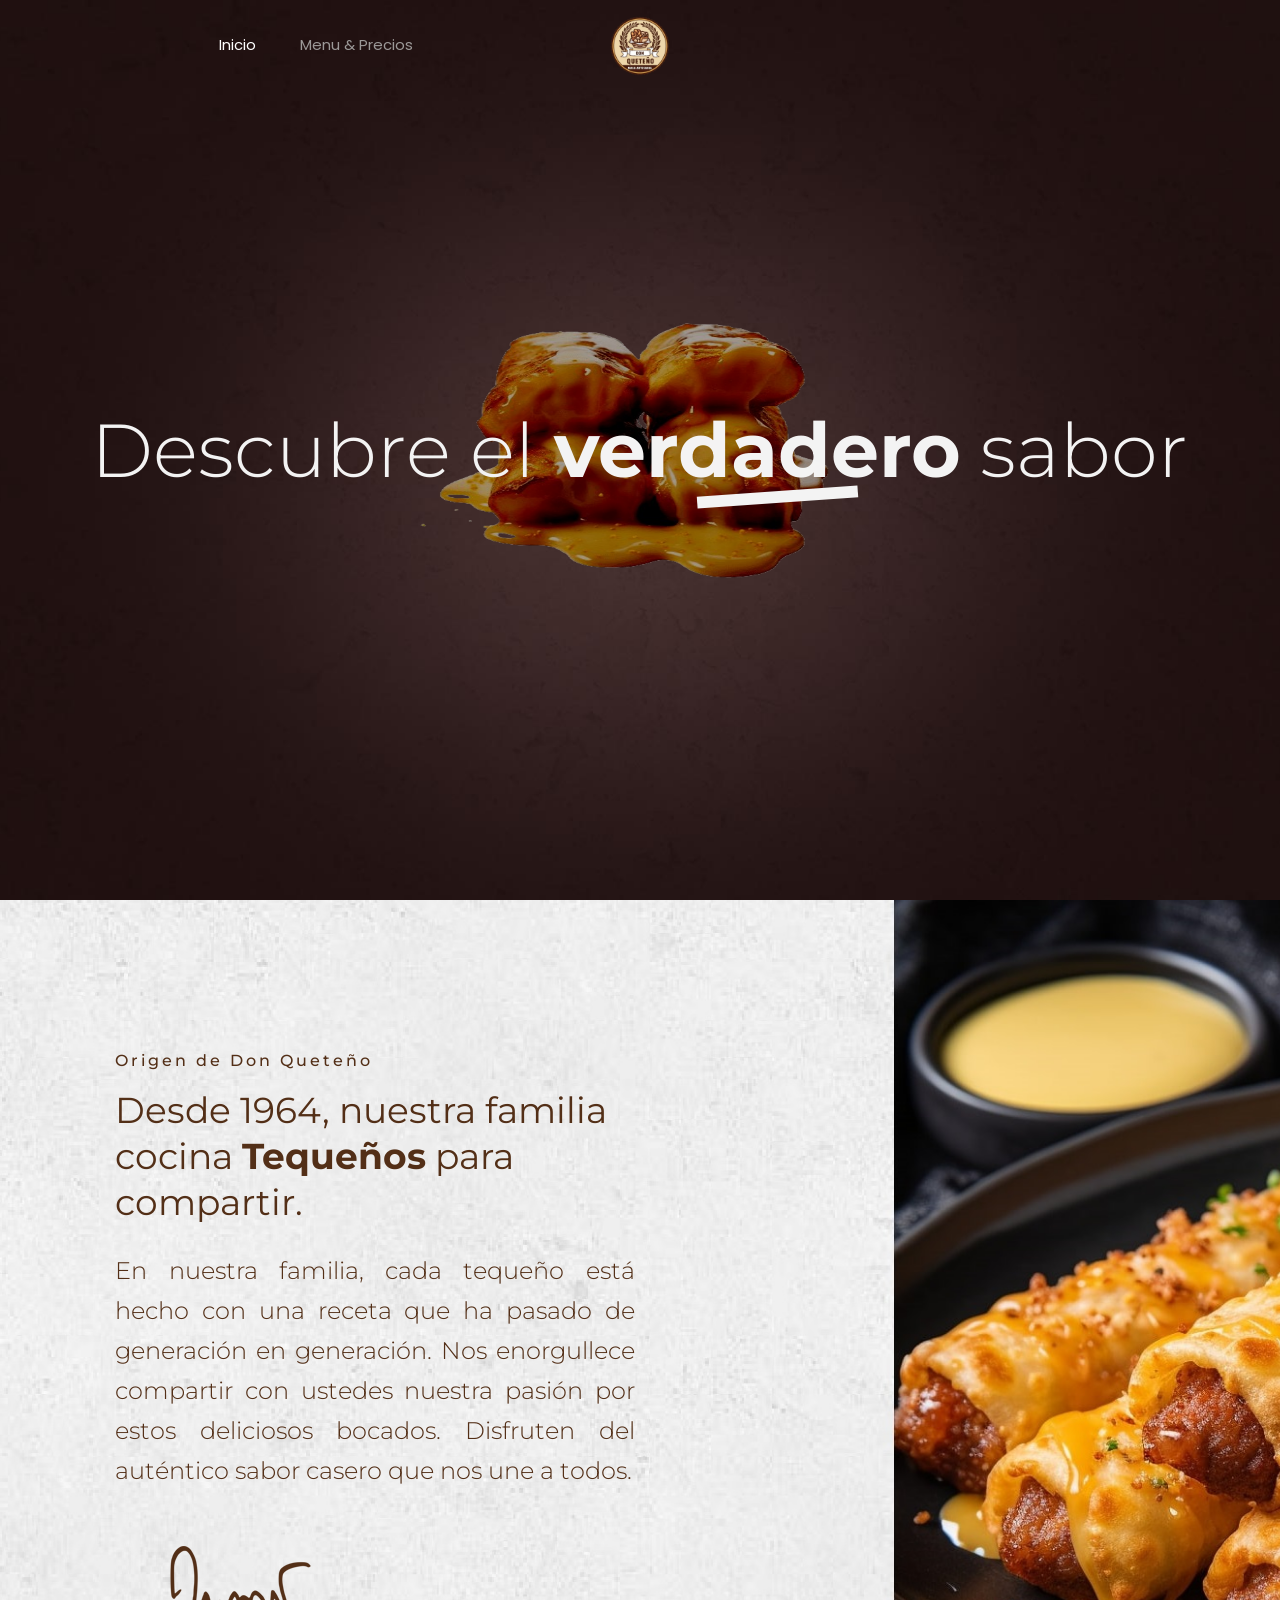
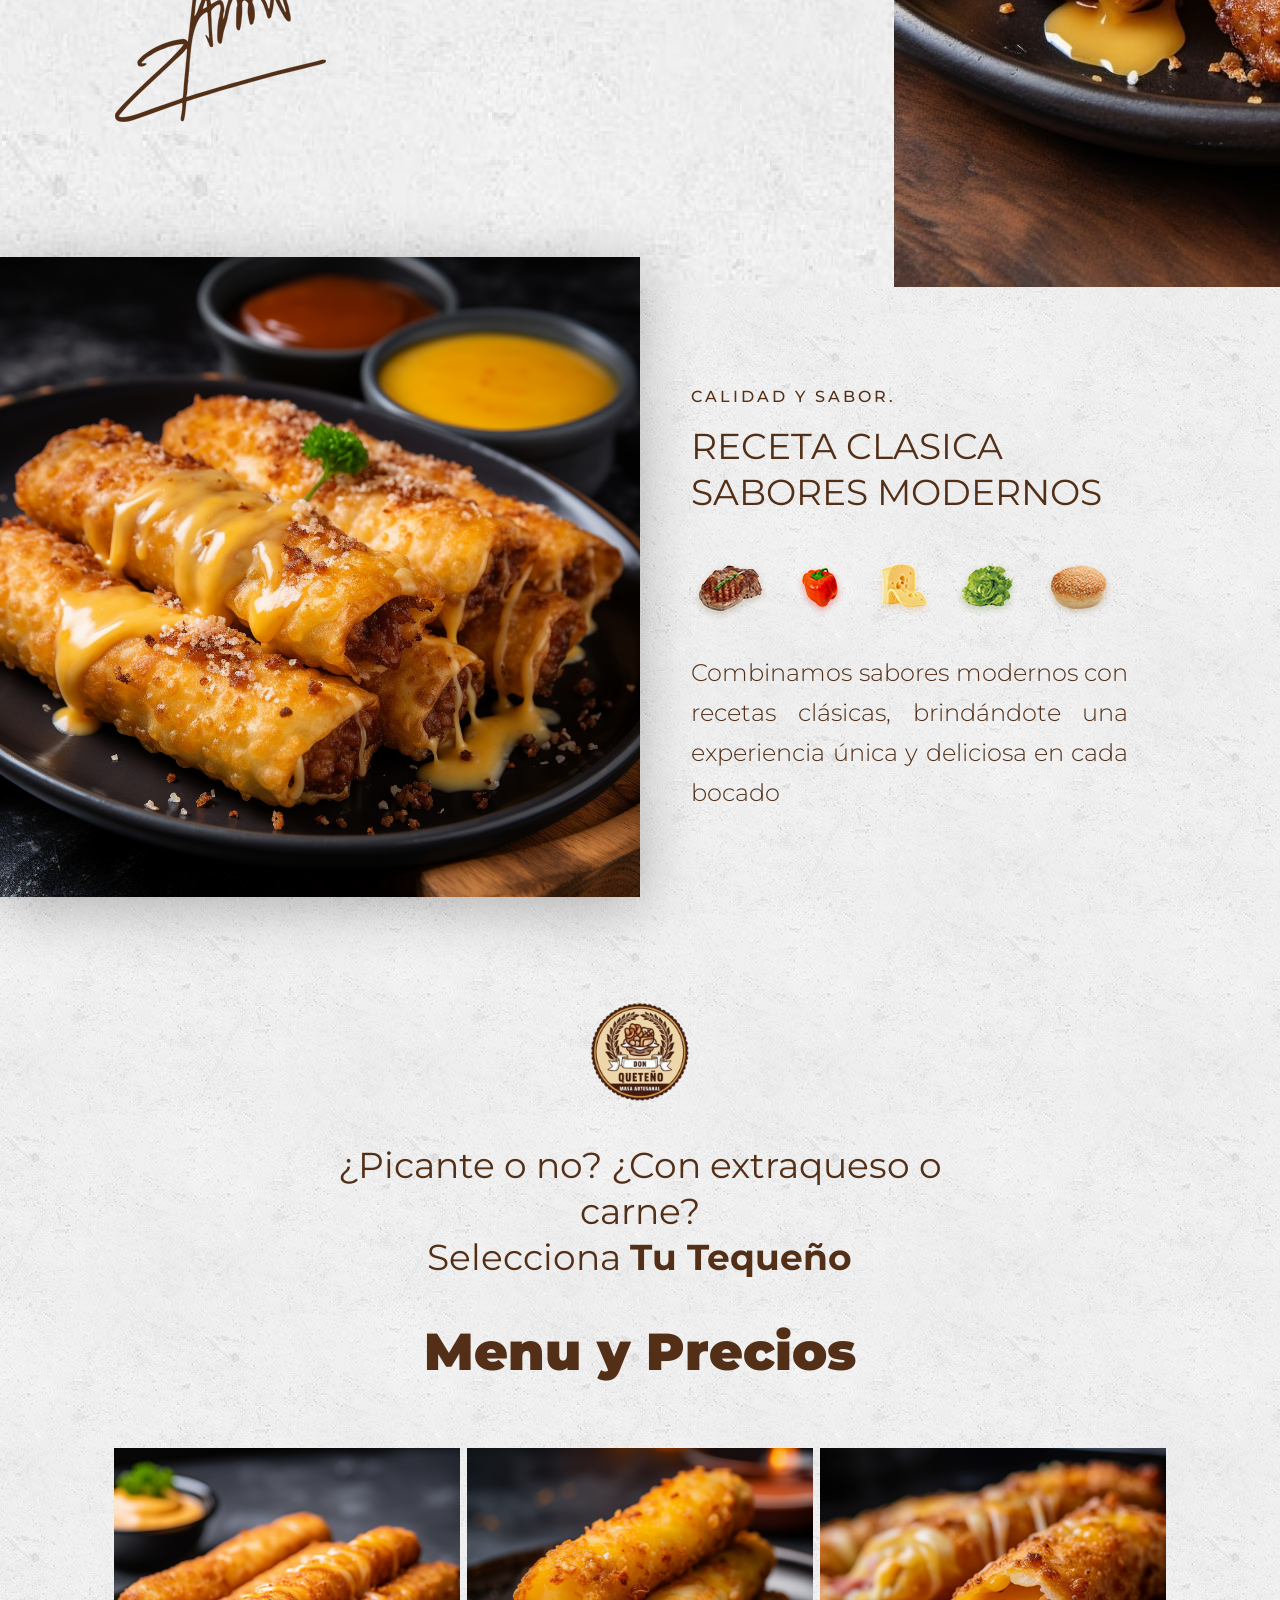
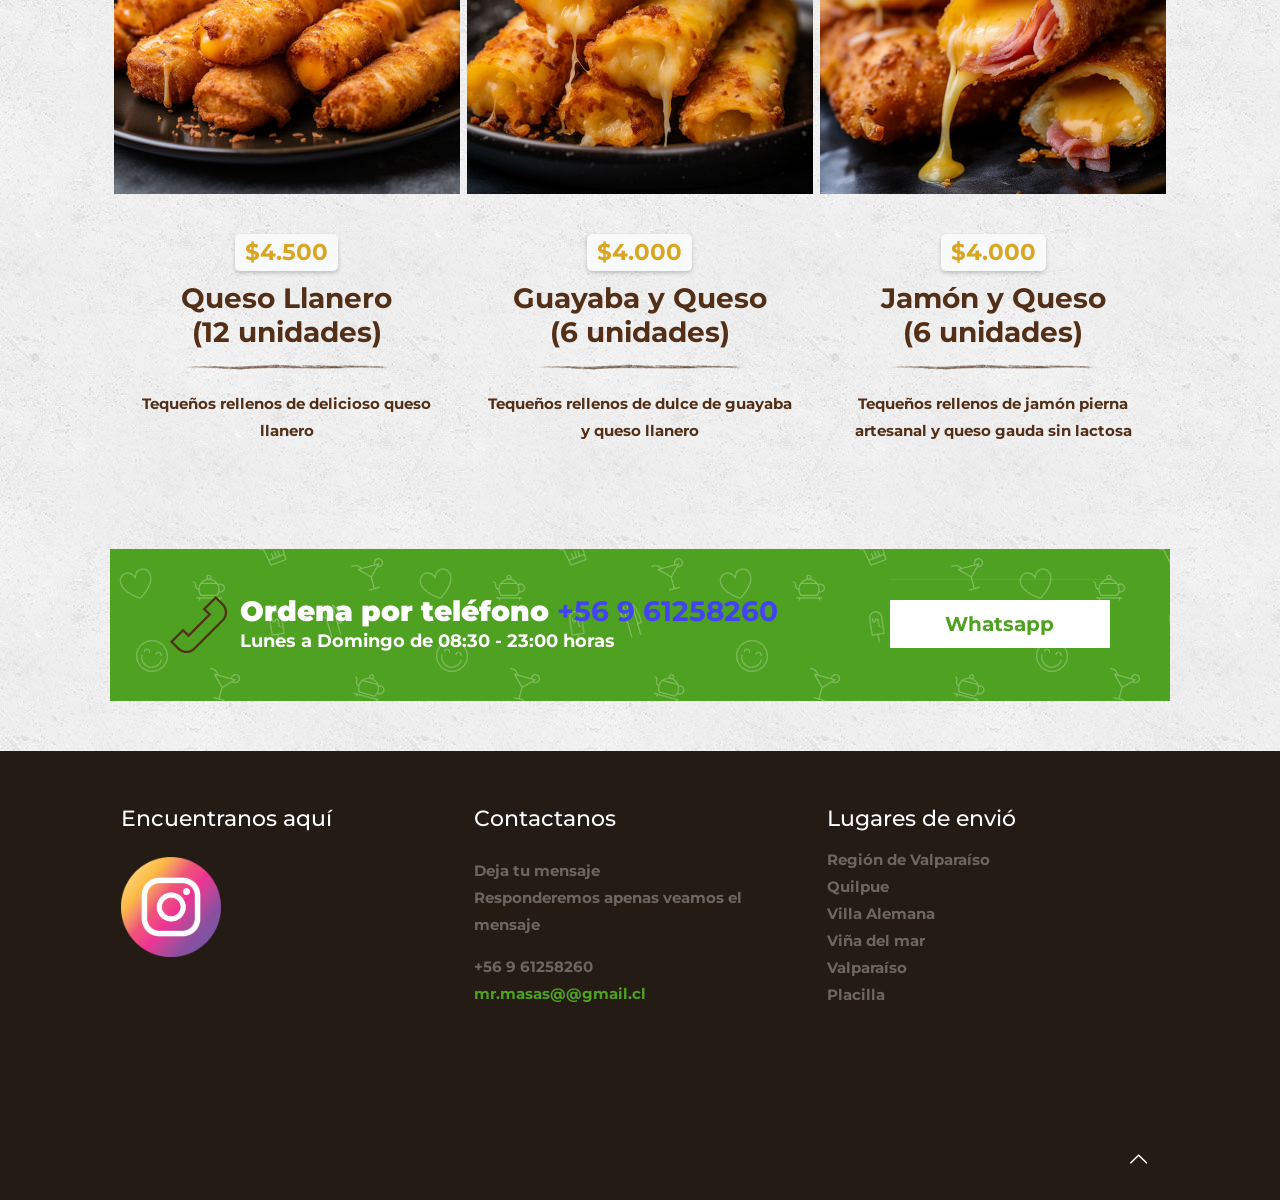
==== commit cc2dad8f: "" ====
--- a/index.html
+++ b/index.html
@@ -53,13 +53,13 @@
                         <div class="column one">
                             <div class="top_bar_left clearfix">
                                 <div class="logo">
-                                    <a id="logo" href="index-burger2.html" title="BeBurger 2 - BeTheme" data-height="60" data-padding="15"><img class="logo-main scale-with-grid" src="content/burger2/images/main_logo.png" data-retina="content/burger2/images/main_logo_retina.png" data-height="23" alt="main_logo"><img class="logo-sticky scale-with-grid" src="content/burger2/images/main_logo.png" data-retina="content/burger2/images/main_logo_retina.png" data-height="23" alt="main_logo"><img class="logo-mobile scale-with-grid" src="content/burger2/images/main_logo.png" data-retina="content/burger2/images/main_logo_retina.png" data-height="23" alt="main_logo"><img class="logo-mobile-sticky scale-with-grid" src="content/burger2/images/main_logo.png" data-retina="content/burger2/images/main_logo_retina.png" data-height="23" alt="main_logo"></a>
+                                    <a id="logo" href="#menu_wrapper" title="BeBurger 2 - BeTheme" data-height="60" data-padding="15"><img class="logo-main scale-with-grid" src="content/burger2/images/main_logo.png" data-retina="content/burger2/images/main_logo_retina.png" data-height="23" alt="main_logo"><img class="logo-sticky scale-with-grid" src="content/burger2/images/main_logo.png" data-retina="content/burger2/images/main_logo_retina.png" data-height="23" alt="main_logo"><img class="logo-mobile scale-with-grid" src="content/burger2/images/main_logo.png" data-retina="content/burger2/images/main_logo_retina.png" data-height="23" alt="main_logo"><img class="logo-mobile-sticky scale-with-grid" src="content/burger2/images/main_logo.png" data-retina="content/burger2/images/main_logo_retina.png" data-height="23" alt="main_logo"></a>
                                 </div>
                                 <div class="menu_wrapper">
                                     <nav id="menu">
                                         <ul id="menu-menu-left" class="menu menu-main menu_left">
                                             <li class="current-menu-item">
-                                                <a href="index-burger2.html"><span>Inicio</span></a>
+                                                <a href="#menu_wrapper"><span>Inicio</span></a>
                                             </li>
                                             <li>
                                                 <a href="#menu1"><span>Menu &#038; Precios</span></a>
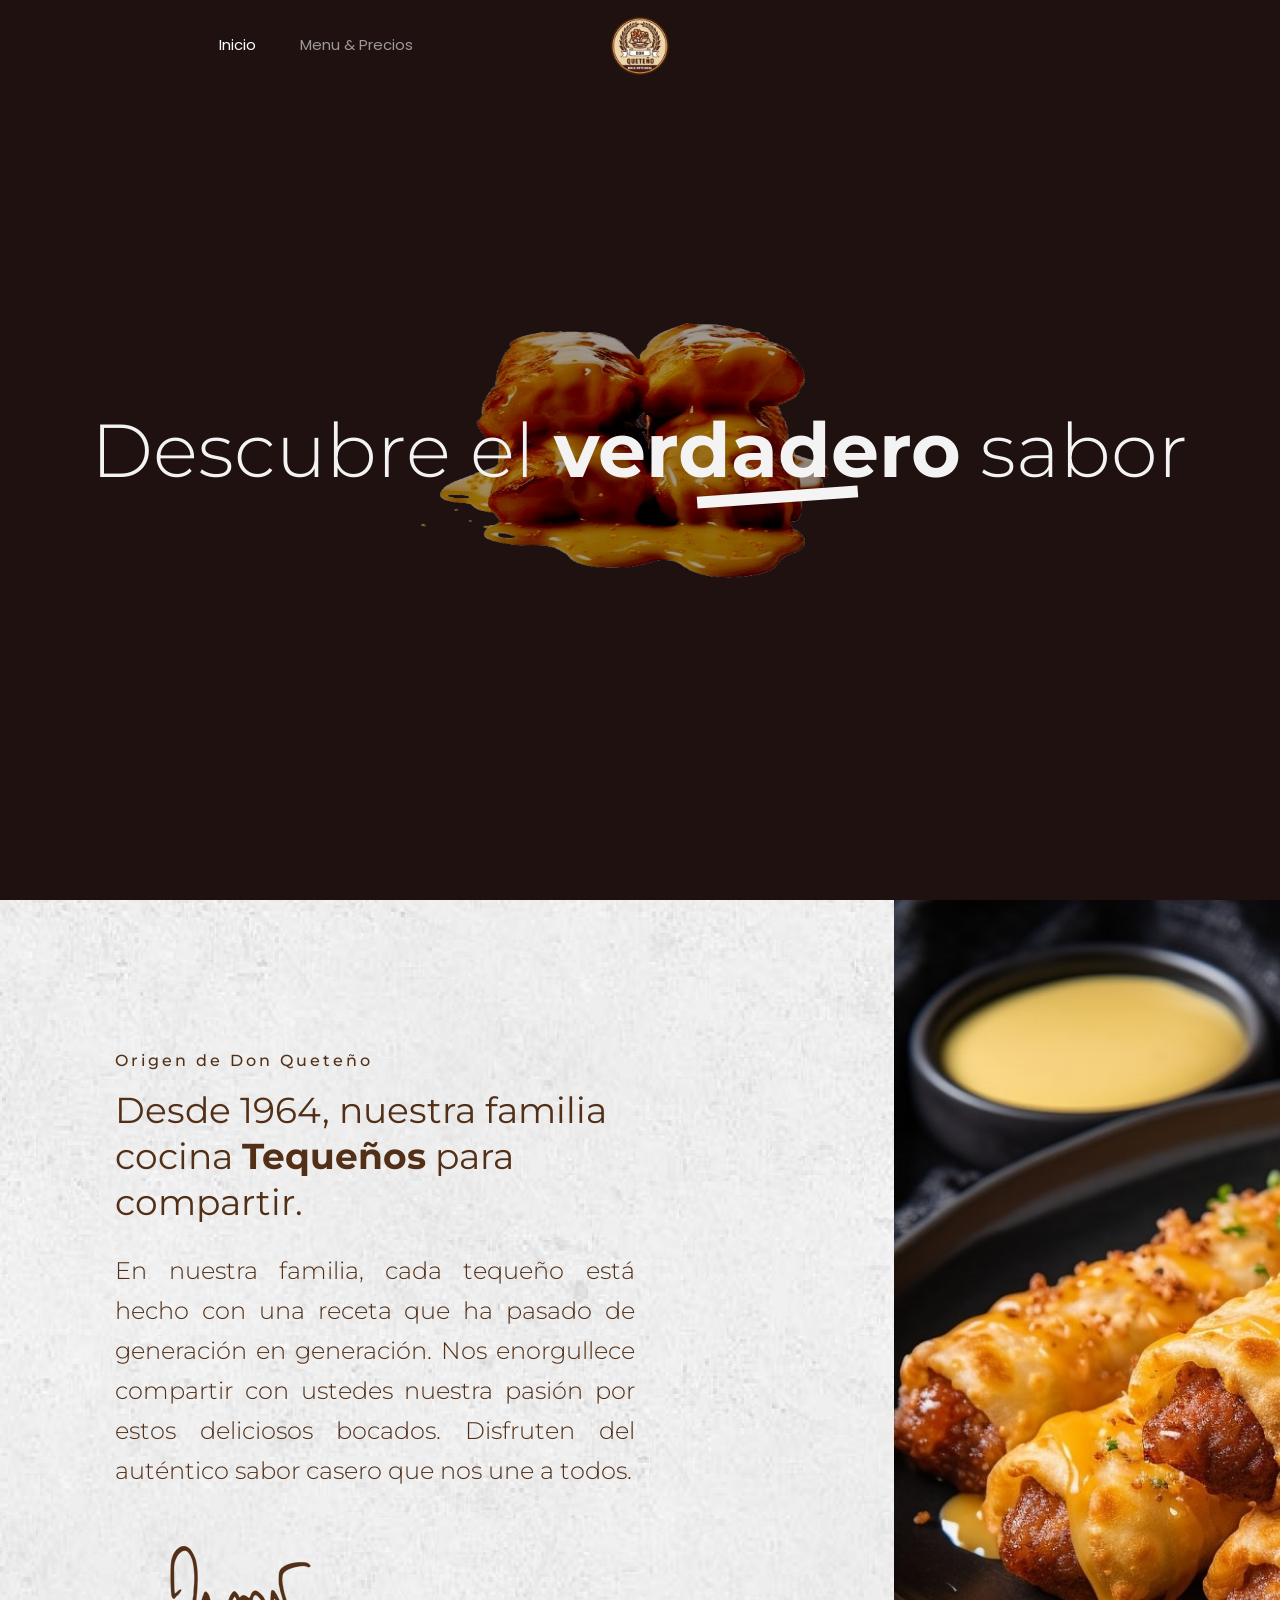
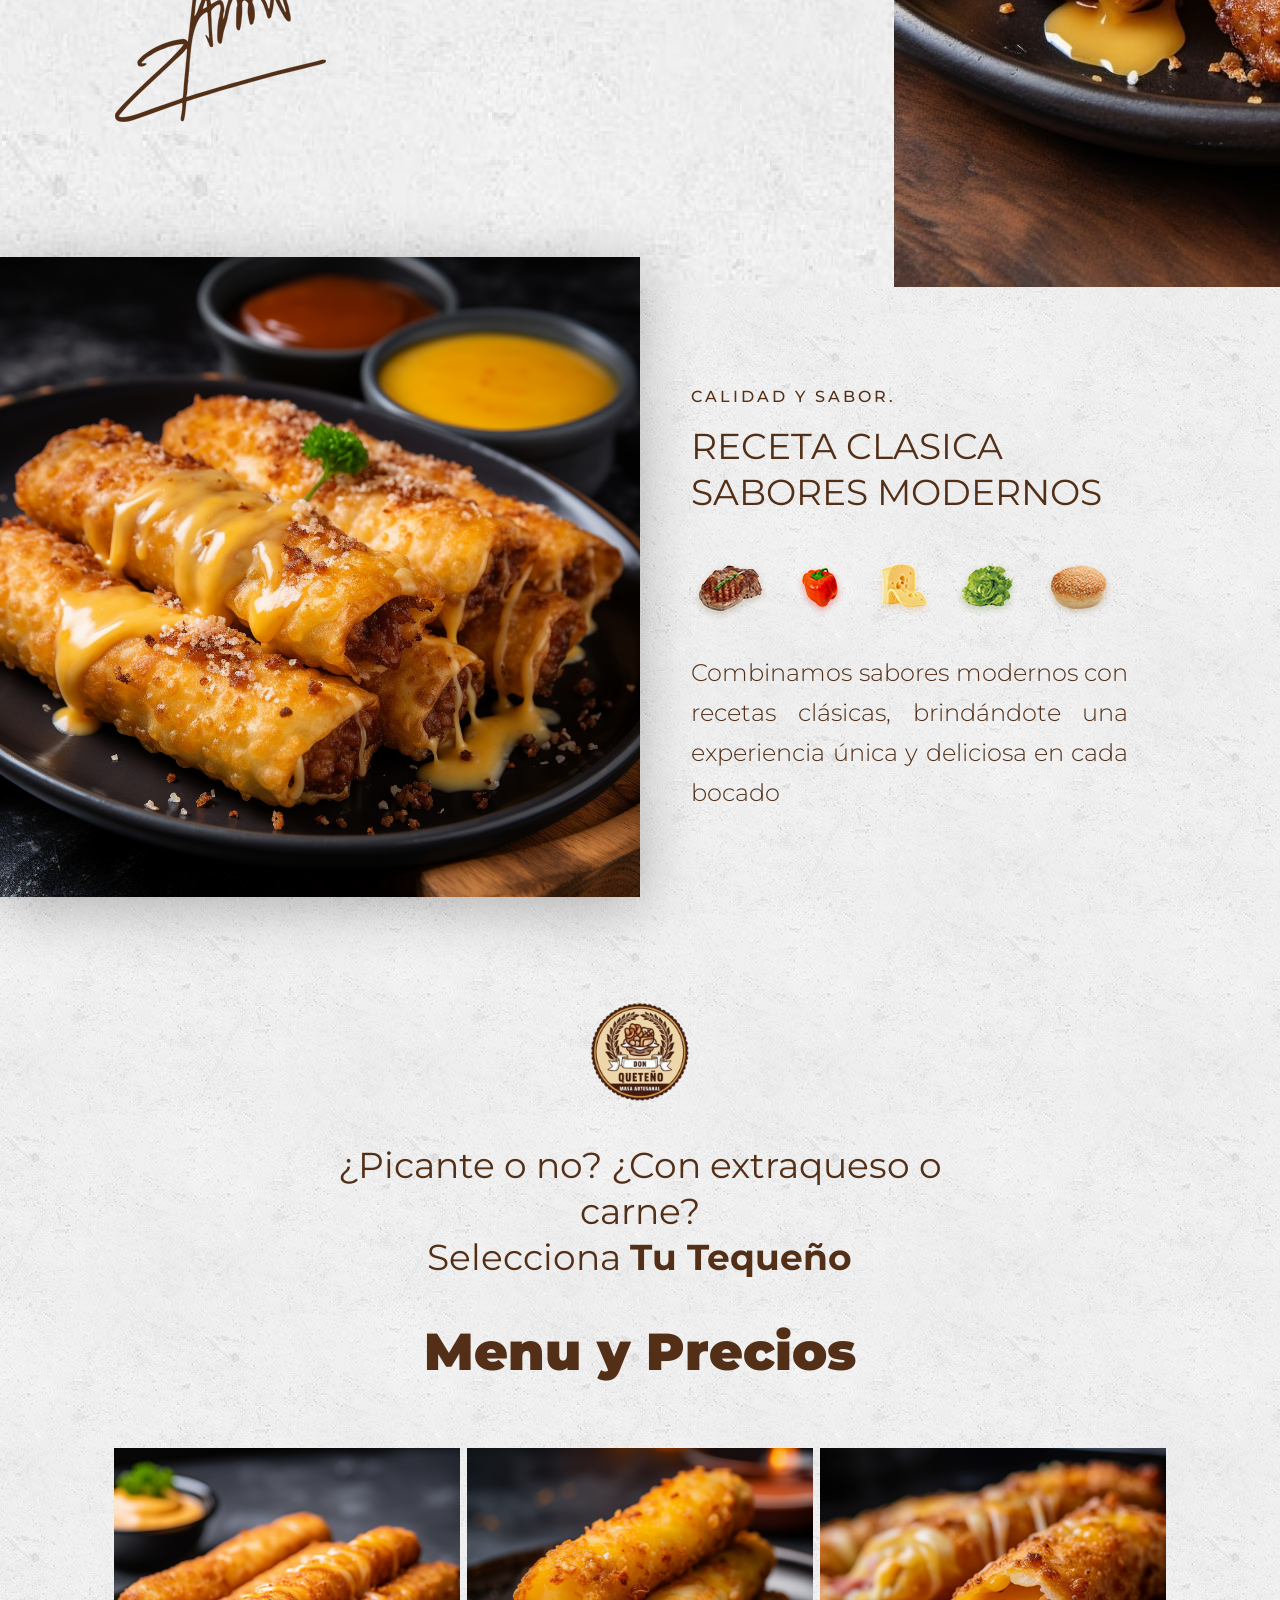
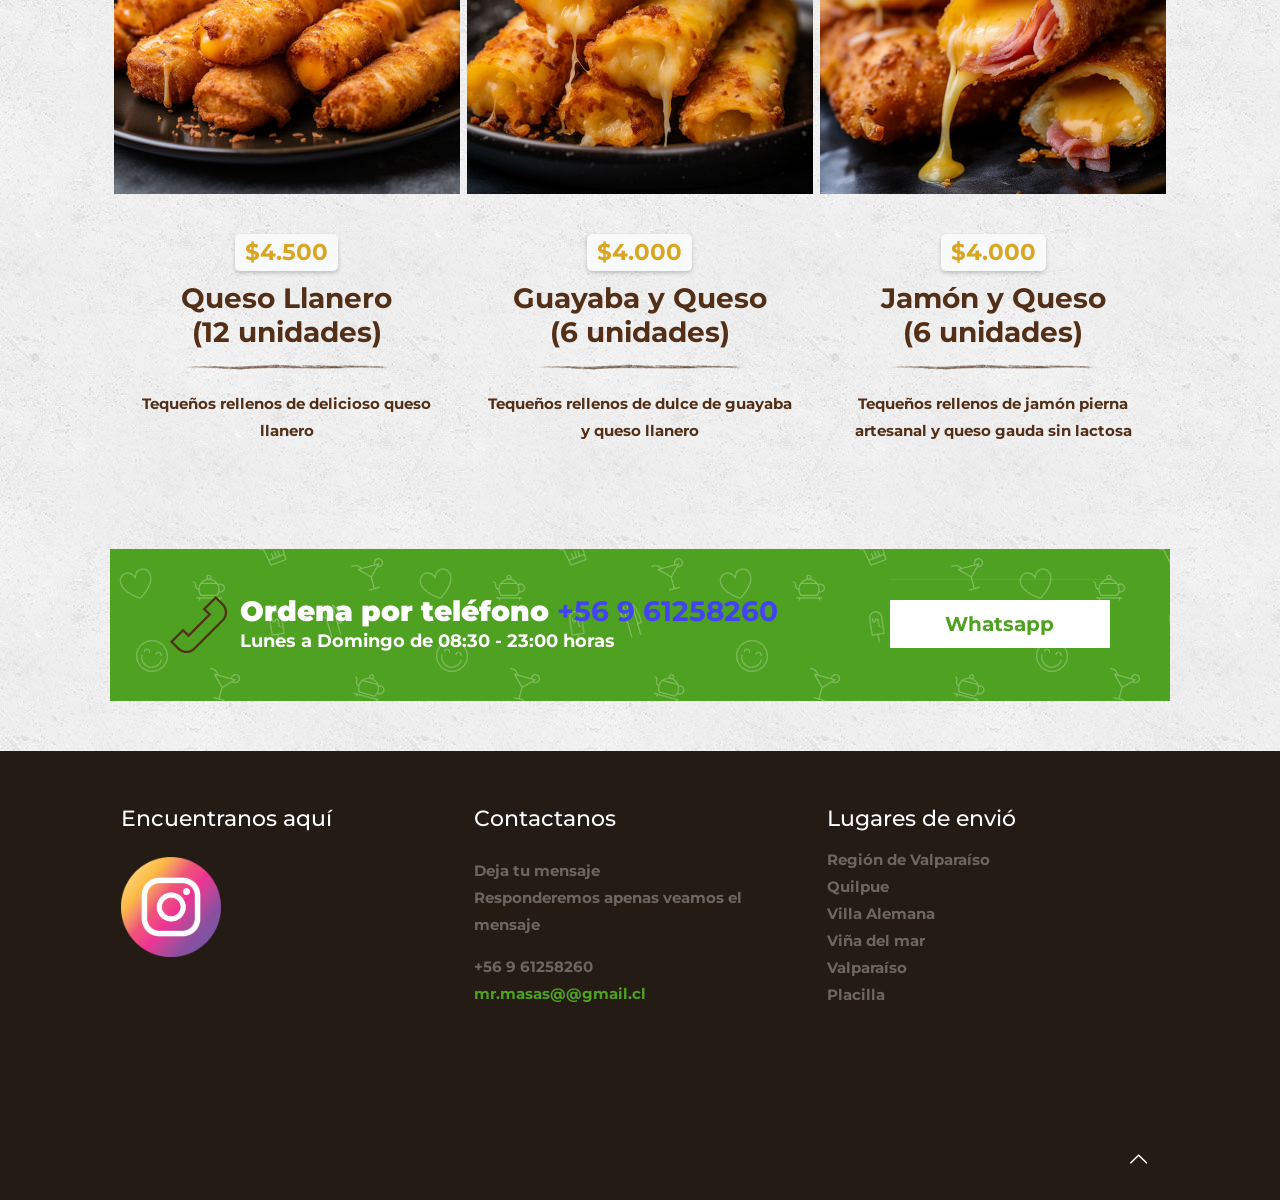
==== commit 36923c29: "" ====
--- a/index.html
+++ b/index.html
@@ -53,13 +53,13 @@
                         <div class="column one">
                             <div class="top_bar_left clearfix">
                                 <div class="logo">
-                                    <a id="logo" href="#menu_wrapper" title="BeBurger 2 - BeTheme" data-height="60" data-padding="15"><img class="logo-main scale-with-grid" src="content/burger2/images/main_logo.png" data-retina="content/burger2/images/main_logo_retina.png" data-height="23" alt="main_logo"><img class="logo-sticky scale-with-grid" src="content/burger2/images/main_logo.png" data-retina="content/burger2/images/main_logo_retina.png" data-height="23" alt="main_logo"><img class="logo-mobile scale-with-grid" src="content/burger2/images/main_logo.png" data-retina="content/burger2/images/main_logo_retina.png" data-height="23" alt="main_logo"><img class="logo-mobile-sticky scale-with-grid" src="content/burger2/images/main_logo.png" data-retina="content/burger2/images/main_logo_retina.png" data-height="23" alt="main_logo"></a>
+                                    <a id="logo" href="#mfn-main-slider" title="BeBurger 2 - BeTheme" data-height="60" data-padding="15"><img class="logo-main scale-with-grid" src="content/burger2/images/main_logo.png" data-retina="content/burger2/images/main_logo_retina.png" data-height="23" alt="main_logo"><img class="logo-sticky scale-with-grid" src="content/burger2/images/main_logo.png" data-retina="content/burger2/images/main_logo_retina.png" data-height="23" alt="main_logo"><img class="logo-mobile scale-with-grid" src="content/burger2/images/main_logo.png" data-retina="content/burger2/images/main_logo_retina.png" data-height="23" alt="main_logo"><img class="logo-mobile-sticky scale-with-grid" src="content/burger2/images/main_logo.png" data-retina="content/burger2/images/main_logo_retina.png" data-height="23" alt="main_logo"></a>
                                 </div>
                                 <div class="menu_wrapper">
                                     <nav id="menu">
                                         <ul id="menu-menu-left" class="menu menu-main menu_left">
                                             <li class="current-menu-item">
-                                                <a href="#menu_wrapper"><span>Inicio</span></a>
+                                                <a href="#mfn-main-slider"><span>Inicio</span></a>
                                             </li>
                                             <li>
                                                 <a href="#menu1"><span>Menu &#038; Precios</span></a>
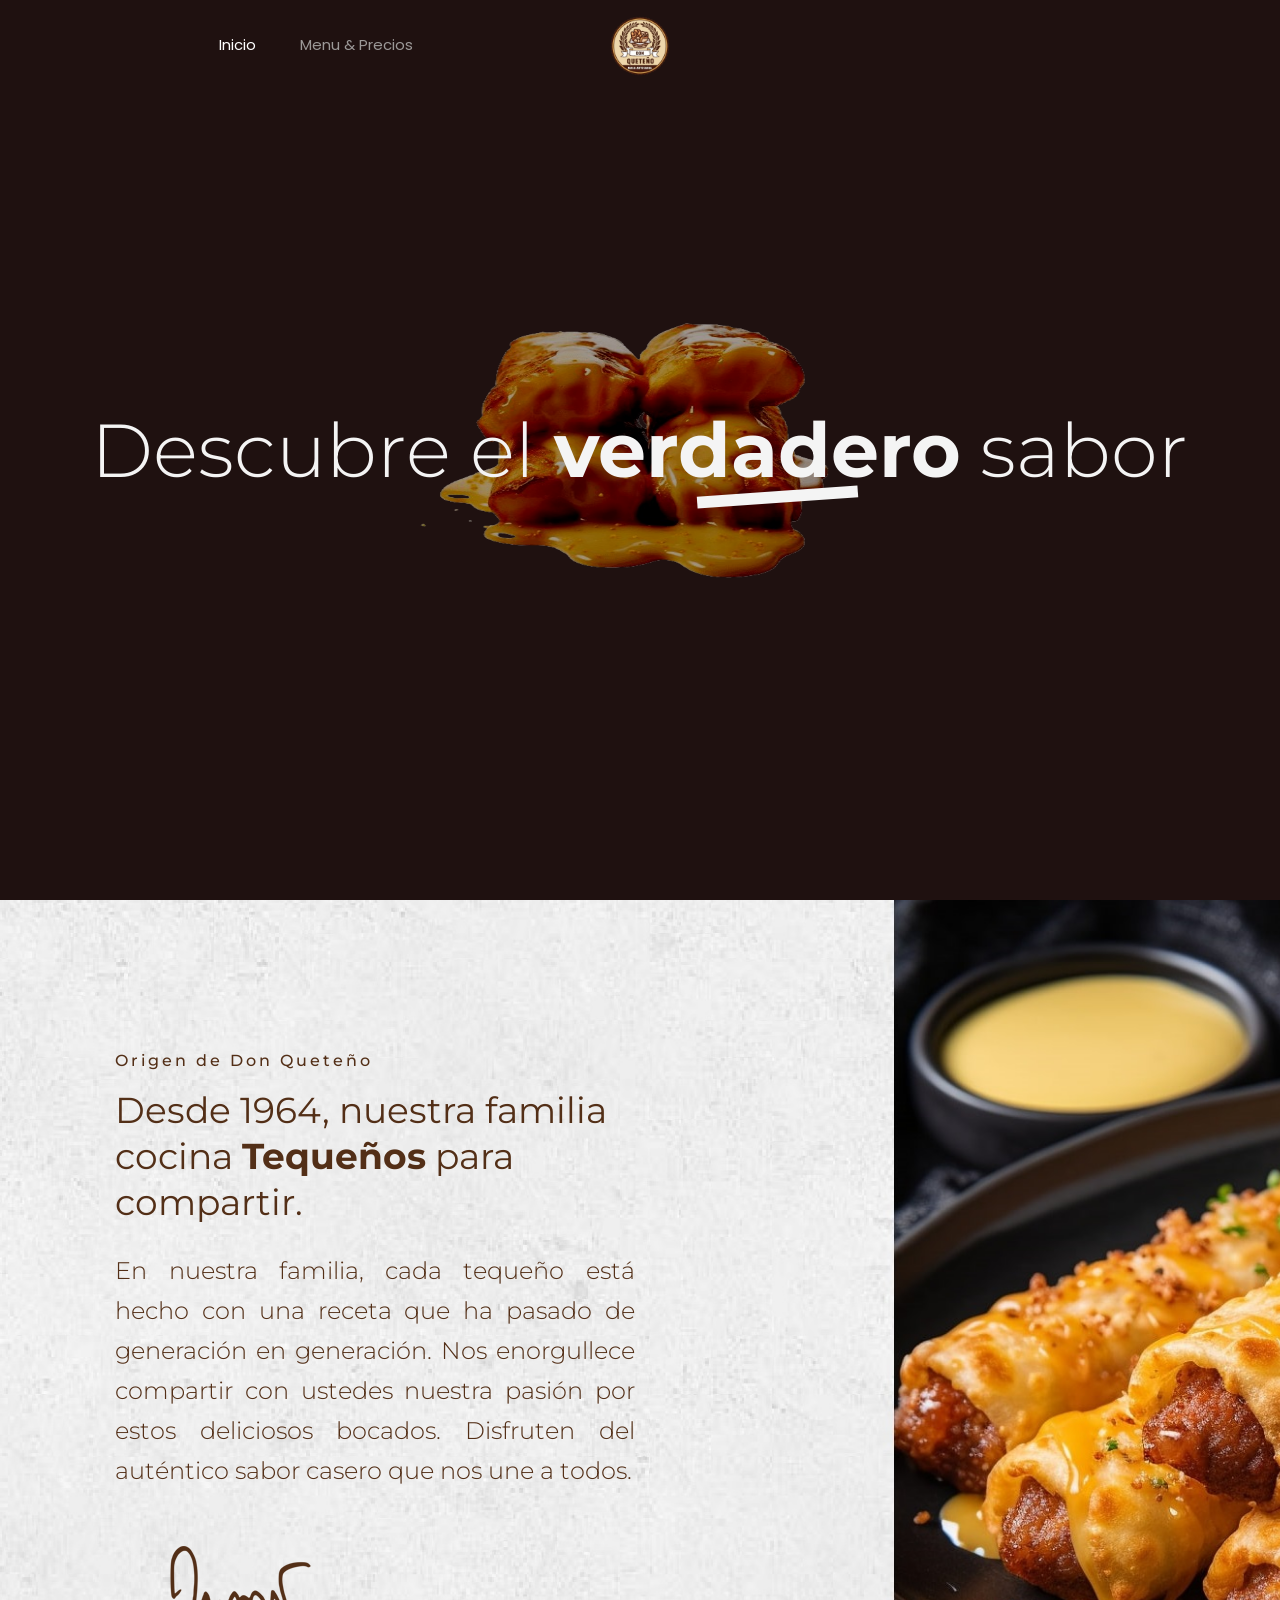
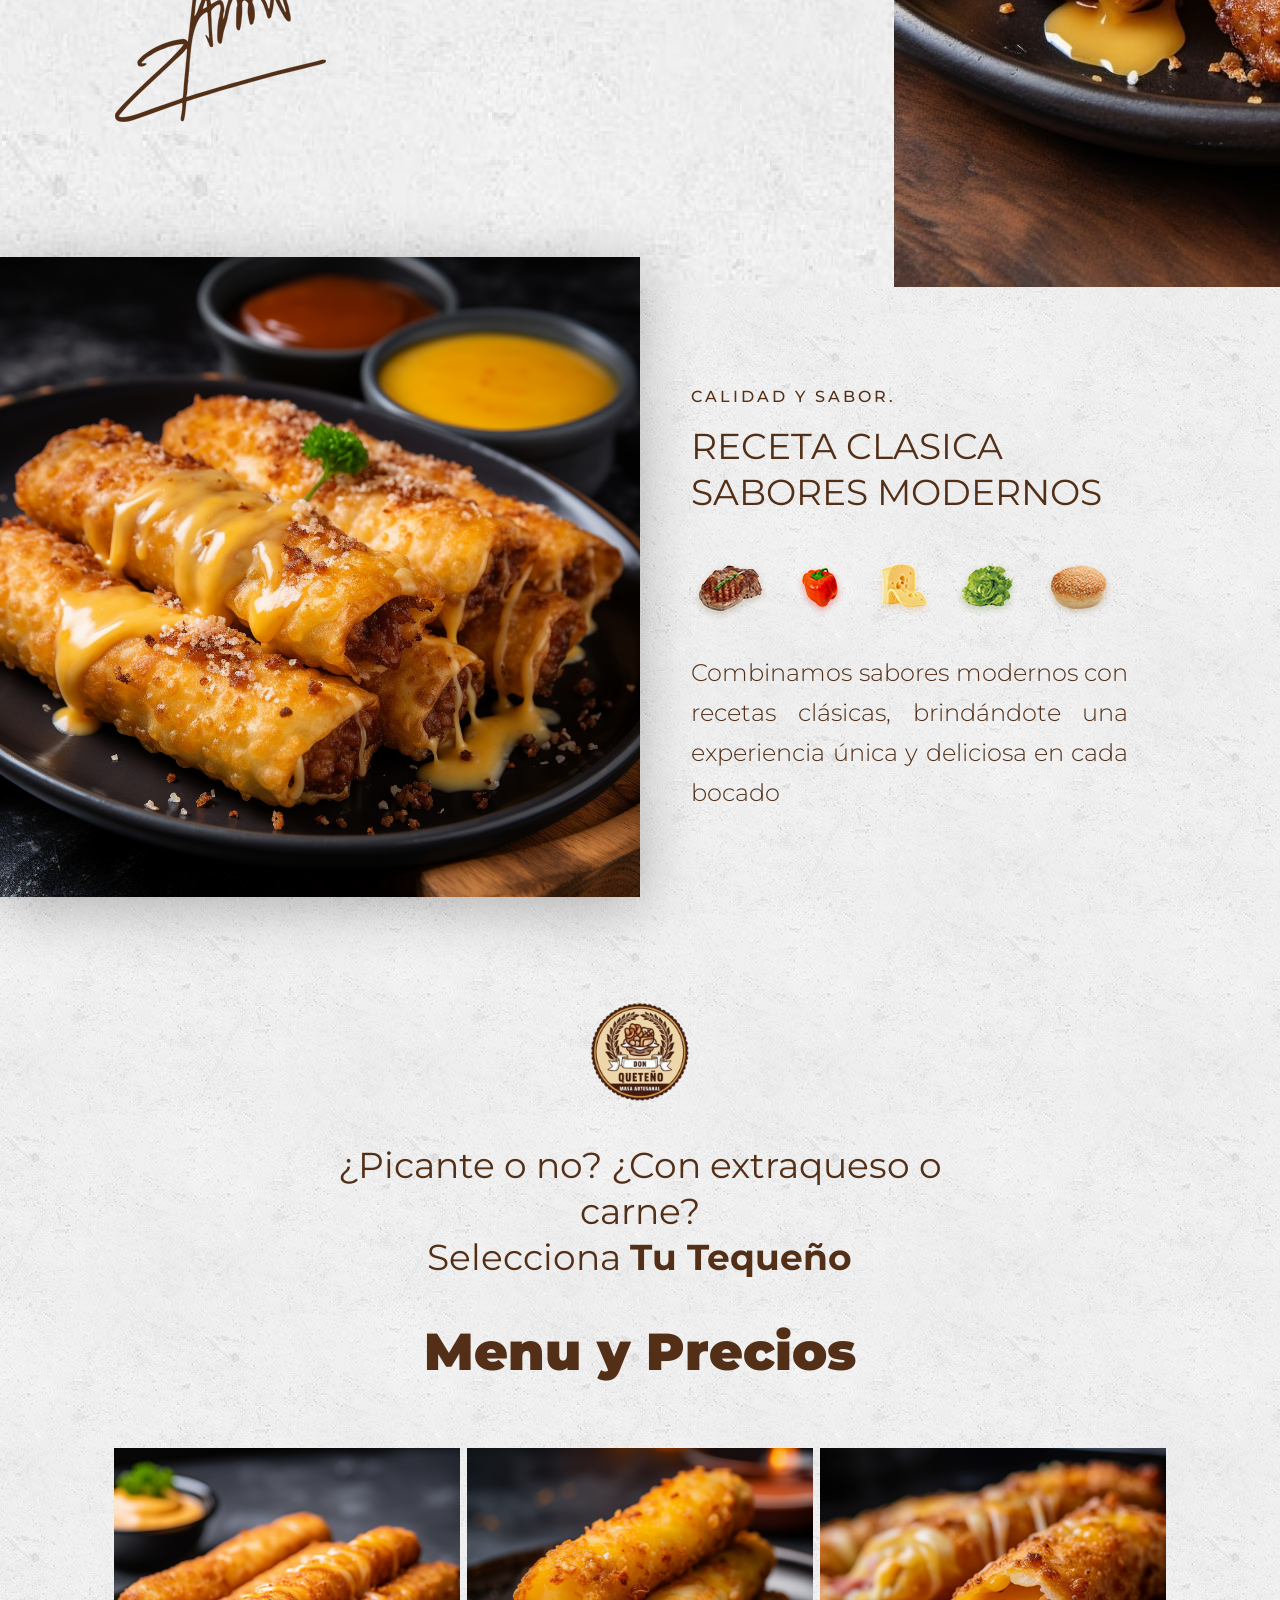
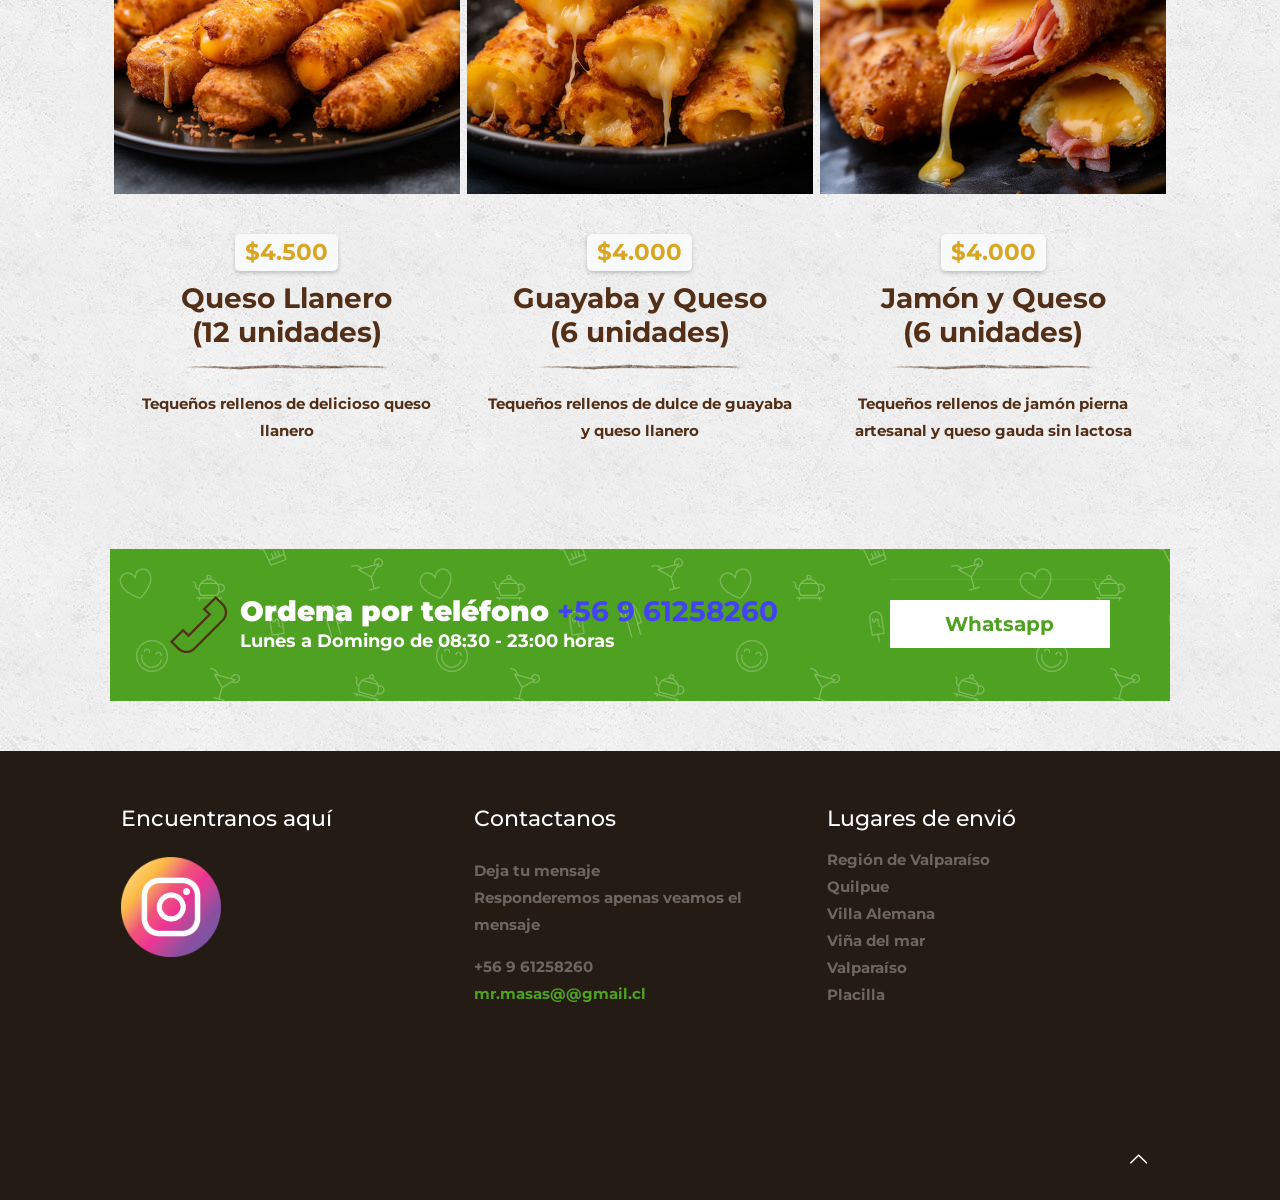
==== commit bea104c5: "" ====
--- a/index.html
+++ b/index.html
@@ -53,13 +53,13 @@
                         <div class="column one">
                             <div class="top_bar_left clearfix">
                                 <div class="logo">
-                                    <a id="logo" href="#mfn-main-slider" title="BeBurger 2 - BeTheme" data-height="60" data-padding="15"><img class="logo-main scale-with-grid" src="content/burger2/images/main_logo.png" data-retina="content/burger2/images/main_logo_retina.png" data-height="23" alt="main_logo"><img class="logo-sticky scale-with-grid" src="content/burger2/images/main_logo.png" data-retina="content/burger2/images/main_logo_retina.png" data-height="23" alt="main_logo"><img class="logo-mobile scale-with-grid" src="content/burger2/images/main_logo.png" data-retina="content/burger2/images/main_logo_retina.png" data-height="23" alt="main_logo"><img class="logo-mobile-sticky scale-with-grid" src="content/burger2/images/main_logo.png" data-retina="content/burger2/images/main_logo_retina.png" data-height="23" alt="main_logo"></a>
+                                    <a id="logo" href="#mfn-rev-slider" title="BeBurger 2 - BeTheme" data-height="60" data-padding="15"><img class="logo-main scale-with-grid" src="content/burger2/images/main_logo.png" data-retina="content/burger2/images/main_logo_retina.png" data-height="23" alt="main_logo"><img class="logo-sticky scale-with-grid" src="content/burger2/images/main_logo.png" data-retina="content/burger2/images/main_logo_retina.png" data-height="23" alt="main_logo"><img class="logo-mobile scale-with-grid" src="content/burger2/images/main_logo.png" data-retina="content/burger2/images/main_logo_retina.png" data-height="23" alt="main_logo"><img class="logo-mobile-sticky scale-with-grid" src="content/burger2/images/main_logo.png" data-retina="content/burger2/images/main_logo_retina.png" data-height="23" alt="main_logo"></a>
                                 </div>
                                 <div class="menu_wrapper">
                                     <nav id="menu">
                                         <ul id="menu-menu-left" class="menu menu-main menu_left">
                                             <li class="current-menu-item">
-                                                <a href="#mfn-main-slider"><span>Inicio</span></a>
+                                                <a href="#mfn-rev-slider"><span>Inicio</span></a>
                                             </li>
                                             <li>
                                                 <a href="#menu1"><span>Menu &#038; Precios</span></a>
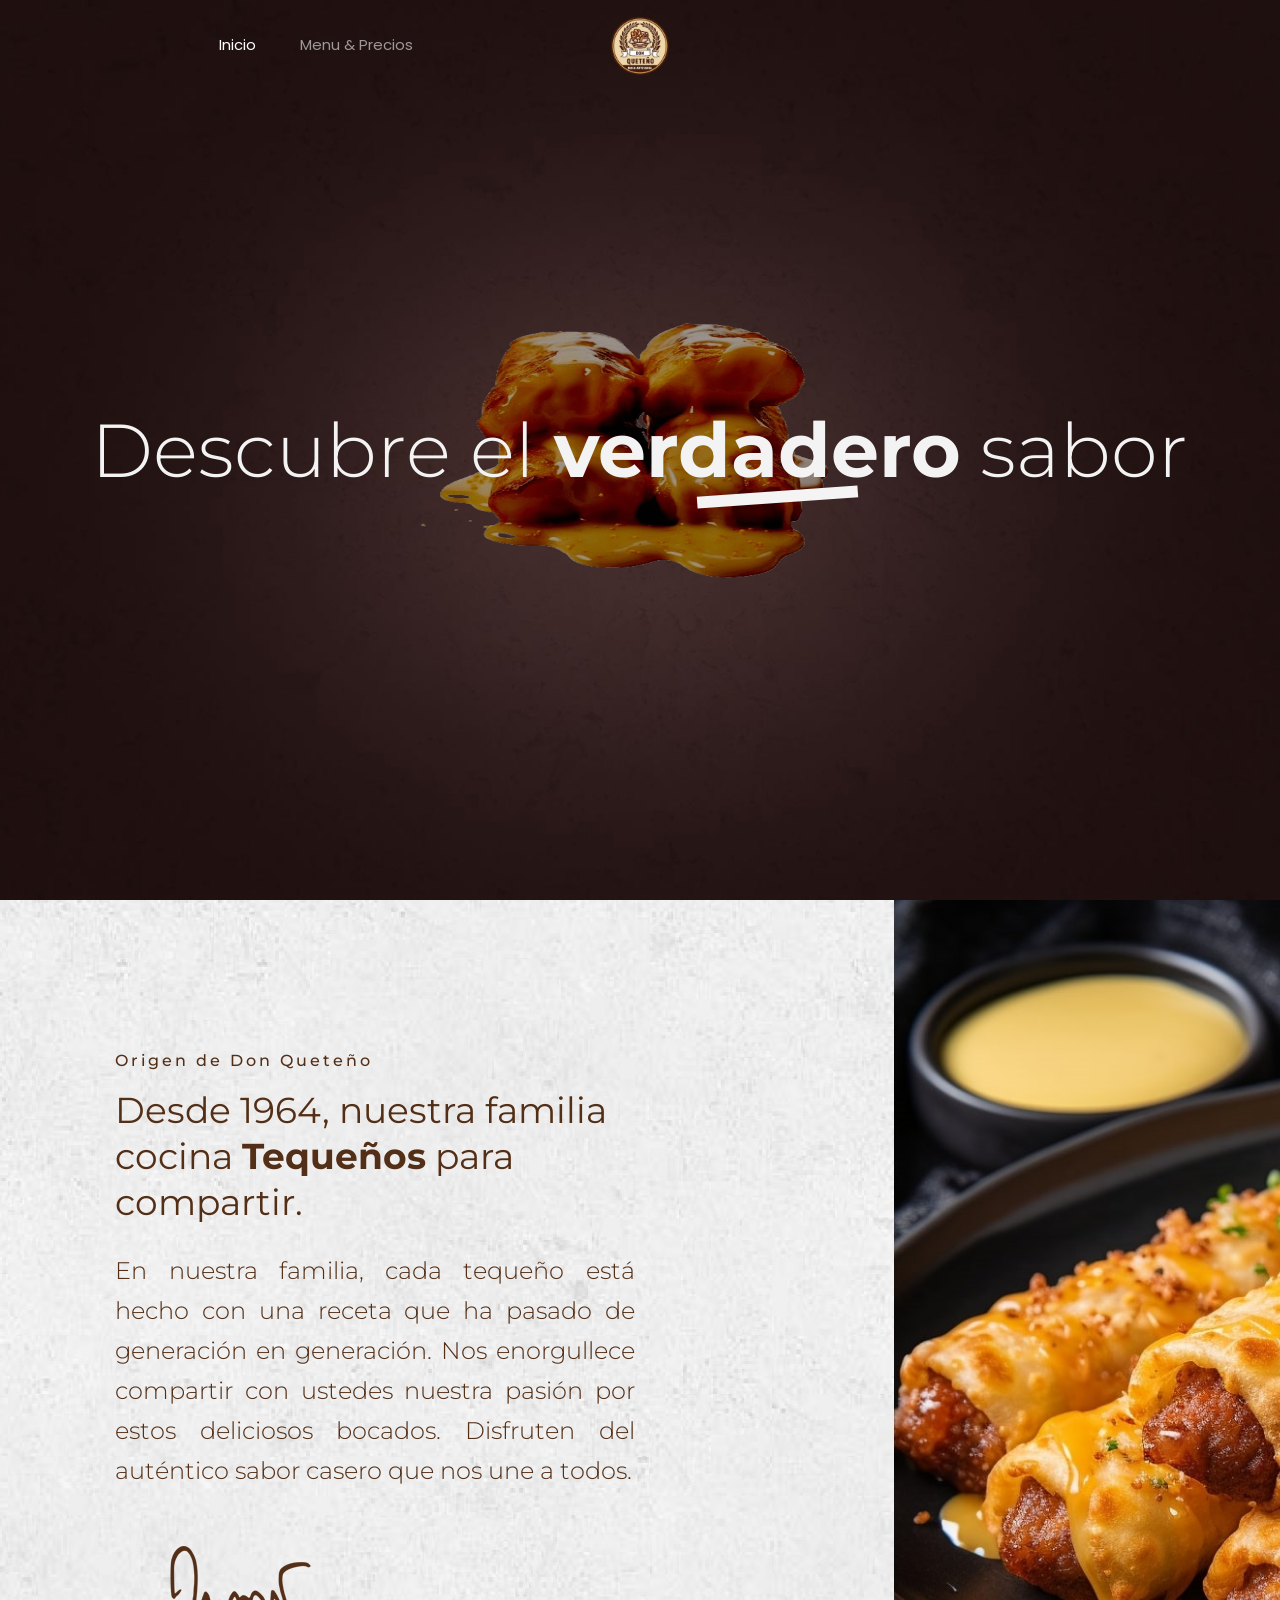
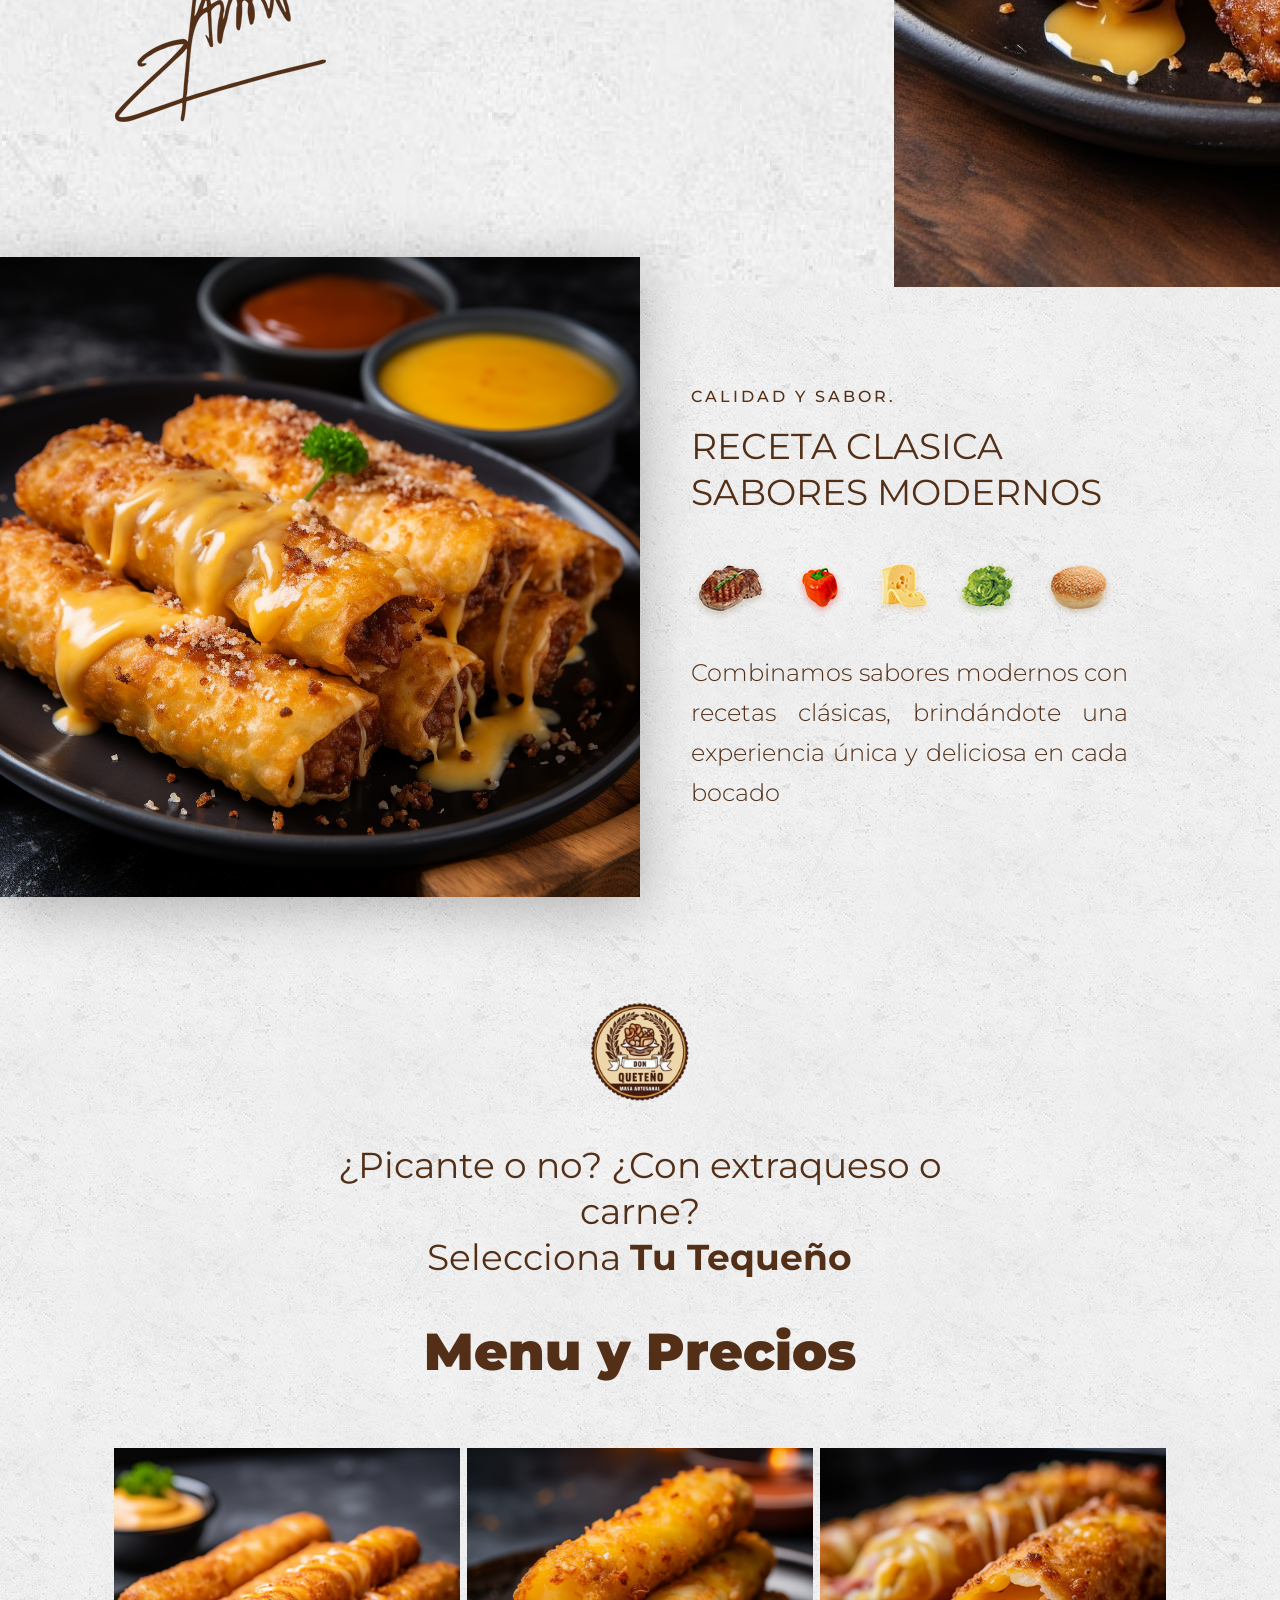
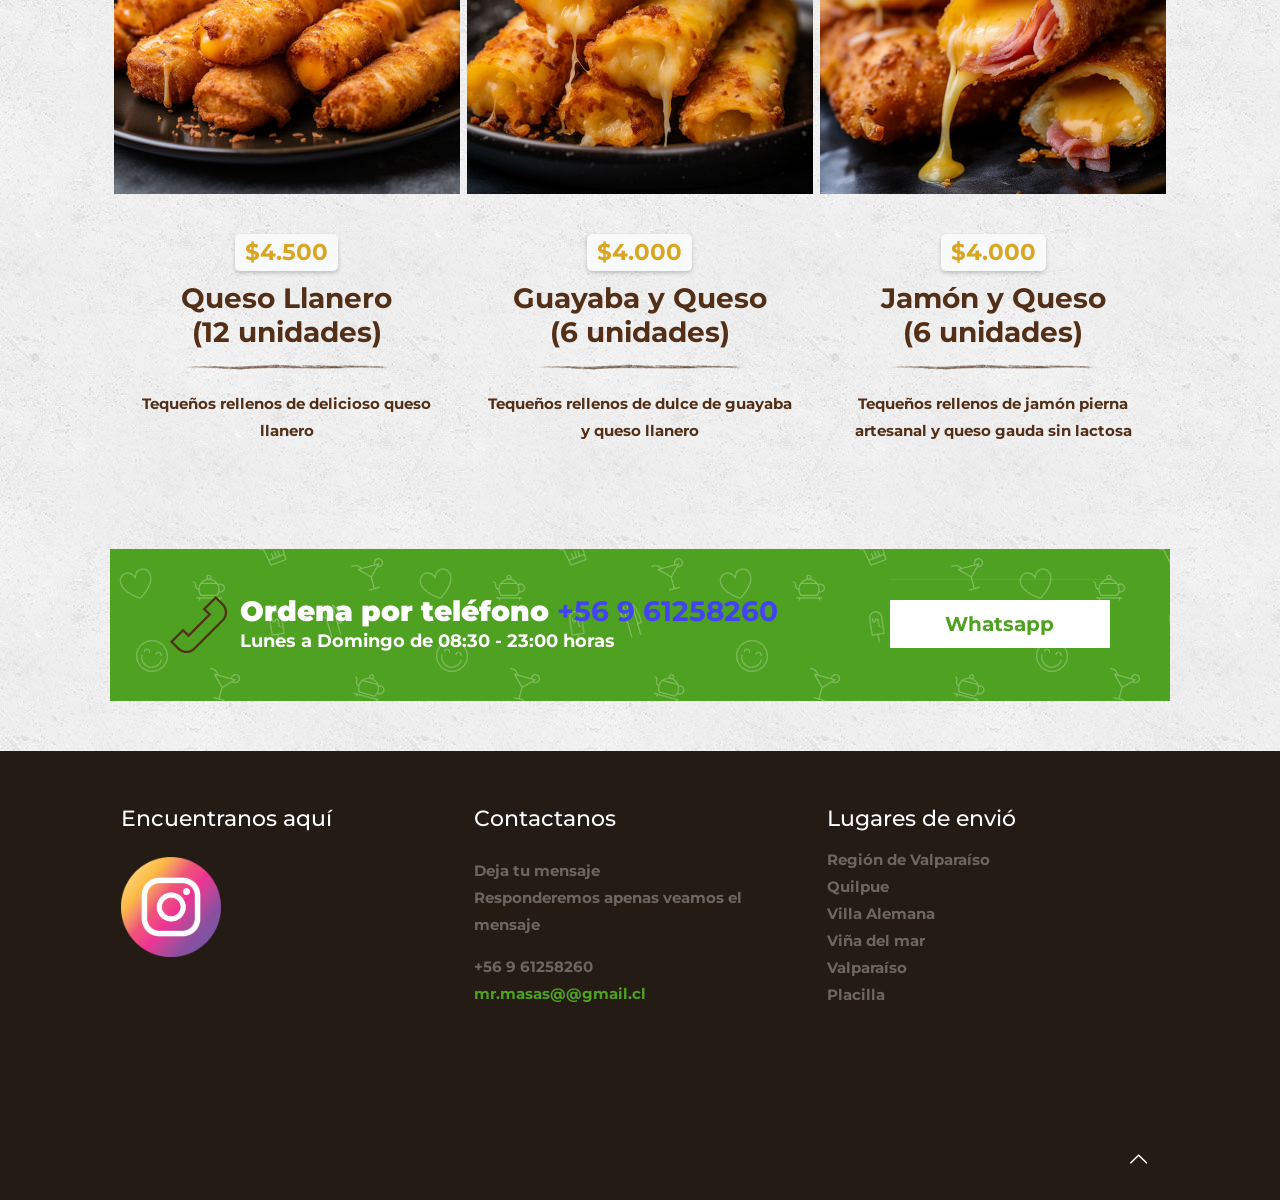
==== commit 9fff86fd: "" ====
--- a/index.html
+++ b/index.html
@@ -62,21 +62,21 @@
                                                 <a href="#mfn-rev-slider"><span>Inicio</span></a>
                                             </li>
                                             <li>
-                                                <a href="#menu1"><span>Menu &#038; Precios</span></a>
+                                                <a id="navbarbuttons" href="#menu1"><span>Menu &#038; Precios</span></a>
                                             </li>
                                             <li>
-                                                <!-- <a href="content/burger2/gallery.html"><span>Galería</span></a> -->
+                                                <!-- <a id="navbarbuttons" href="content/burger2/gallery.html"><span>Galería</span></a> -->
                                             </li>
                                         </ul>
                                         <ul id="menu-menu-right" class="menu menu-main menu_right">
                                             <li>
-                                                <!-- <a href="content/burger2/company.html"><span>Company</span></a> -->
+                                                <!-- <a id="navbarbuttons" href="content/burger2/company.html"><span>Company</span></a> -->
                                             </li>
                                             <li>
-                                                <!-- <a href="content/burger2/contact.html"><span>Contacto</span></a> -->
+                                                <!-- <a id="navbarbuttons" href="content/burger2/contact.html"><span>Contacto</span></a> -->
                                             </li>
                                             <li>
-                                                <!-- <a target="_blank" href="http://bit.ly/1M6lijQ"><span><span style="color:#4ba11b">Buy now</span></span></a> -->
+                                                <!-- <a id="navbarbuttons" target="_blank" href="http://bit.ly/1M6lijQ"><span><span style="color:#4ba11b">Buy now</span></span></a> -->
                                             </li>
                                         </ul>
                                     </nav>
--- a/css/global.css
+++ b/css/global.css
@@ -19589,4 +19589,17 @@
 
 .logos{
 height: 100px!important;
+}
+
+#navbarbuttons {
+    font-size: larger;
+    font-weight: 900;
+    transition: all 0.3s ease; /* Smooth transition for hover effect */
+}
+
+#navbarbuttons:hover {
+    color: #007bff; /* Change text color on hover */
+    background-color: #f8f9fa; /* Light background color on hover */
+    transform: translateY(-2px); /* Slight move up effect on hover */
+    cursor: pointer; /* Change cursor to indicate it's clickable */
 }
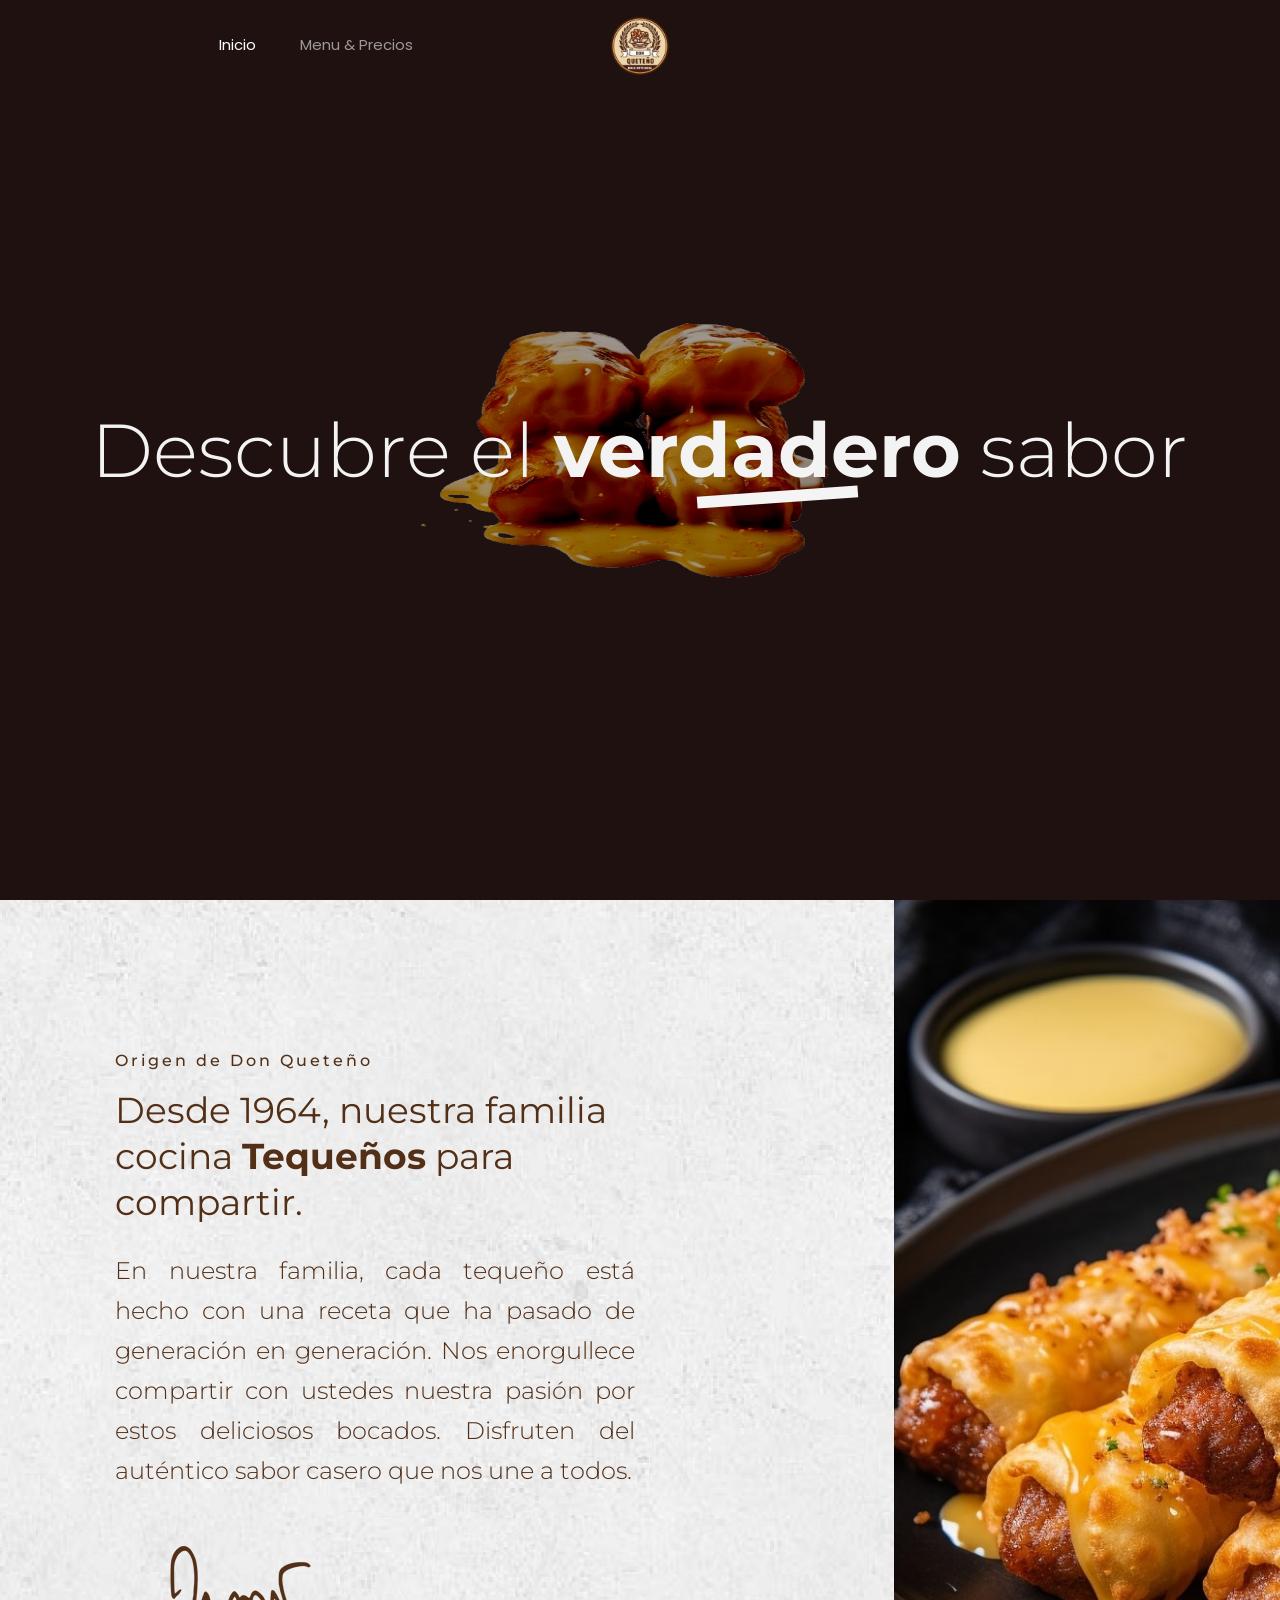
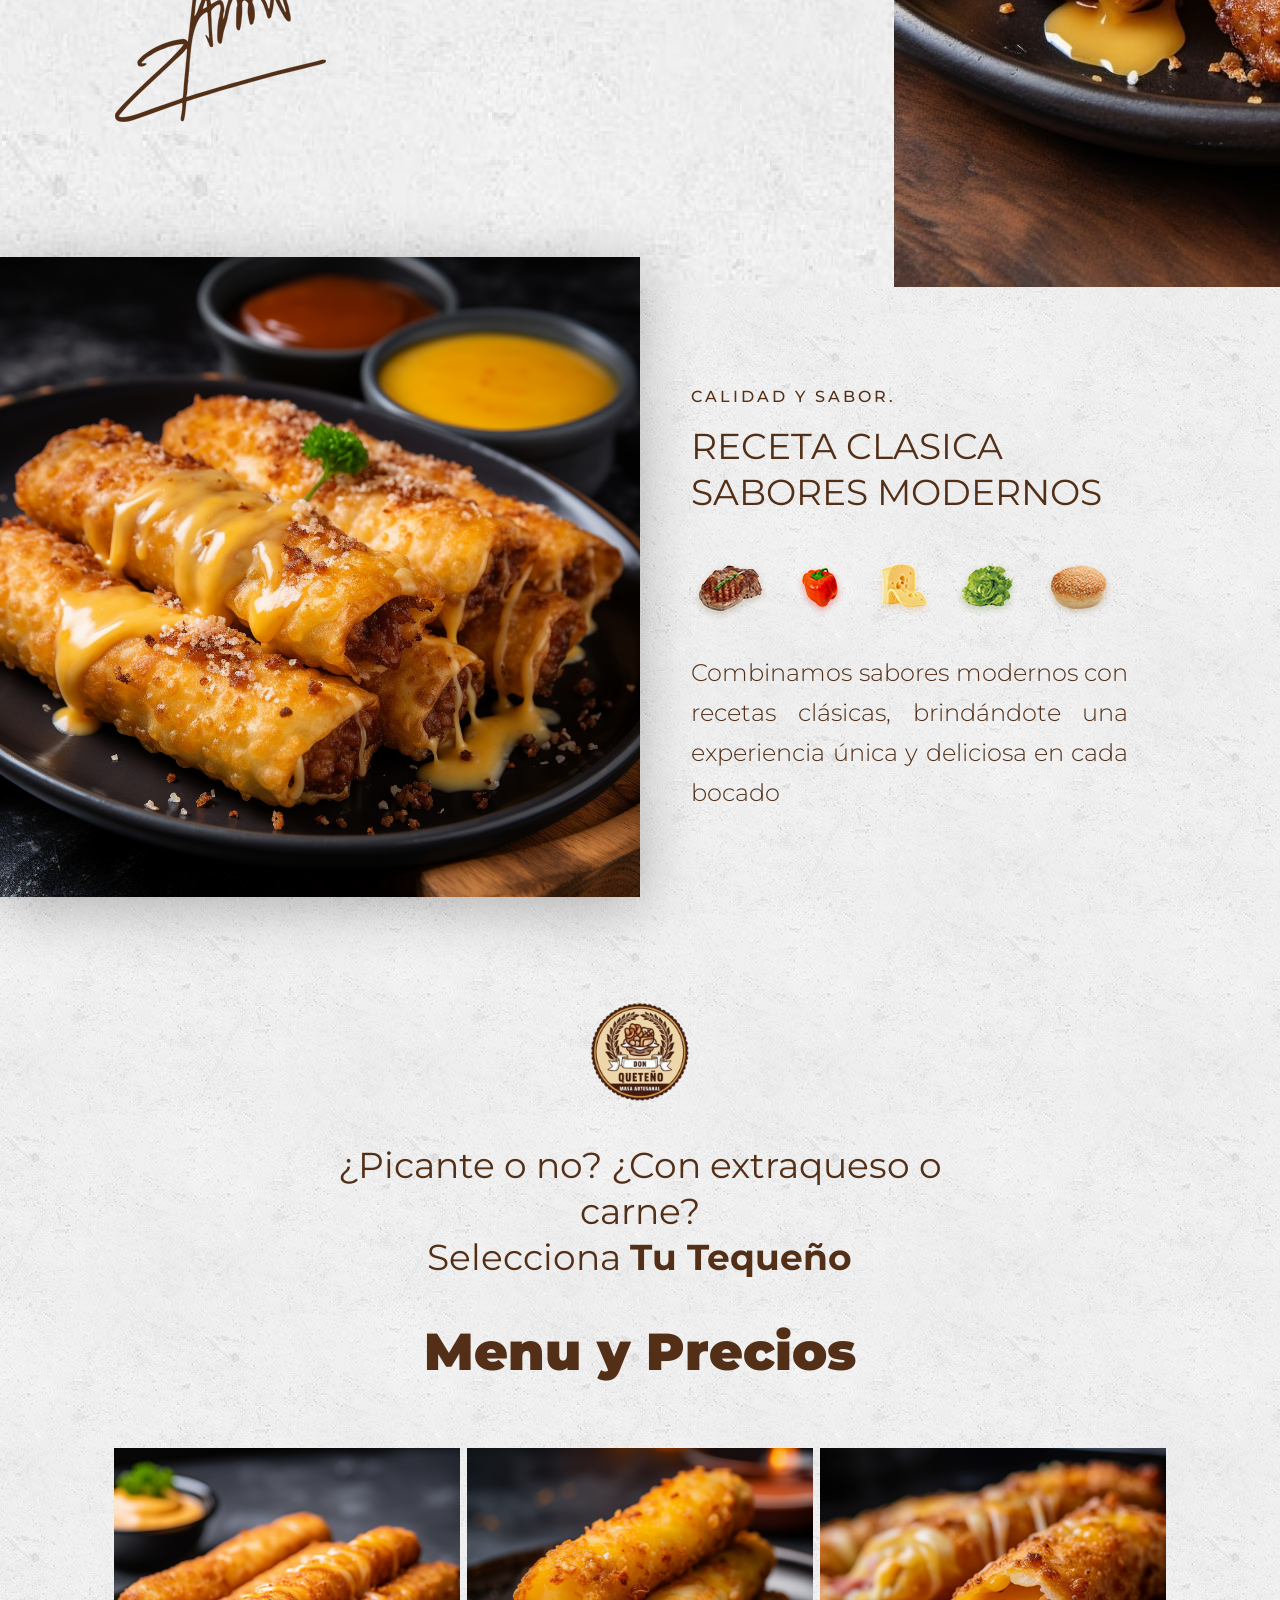
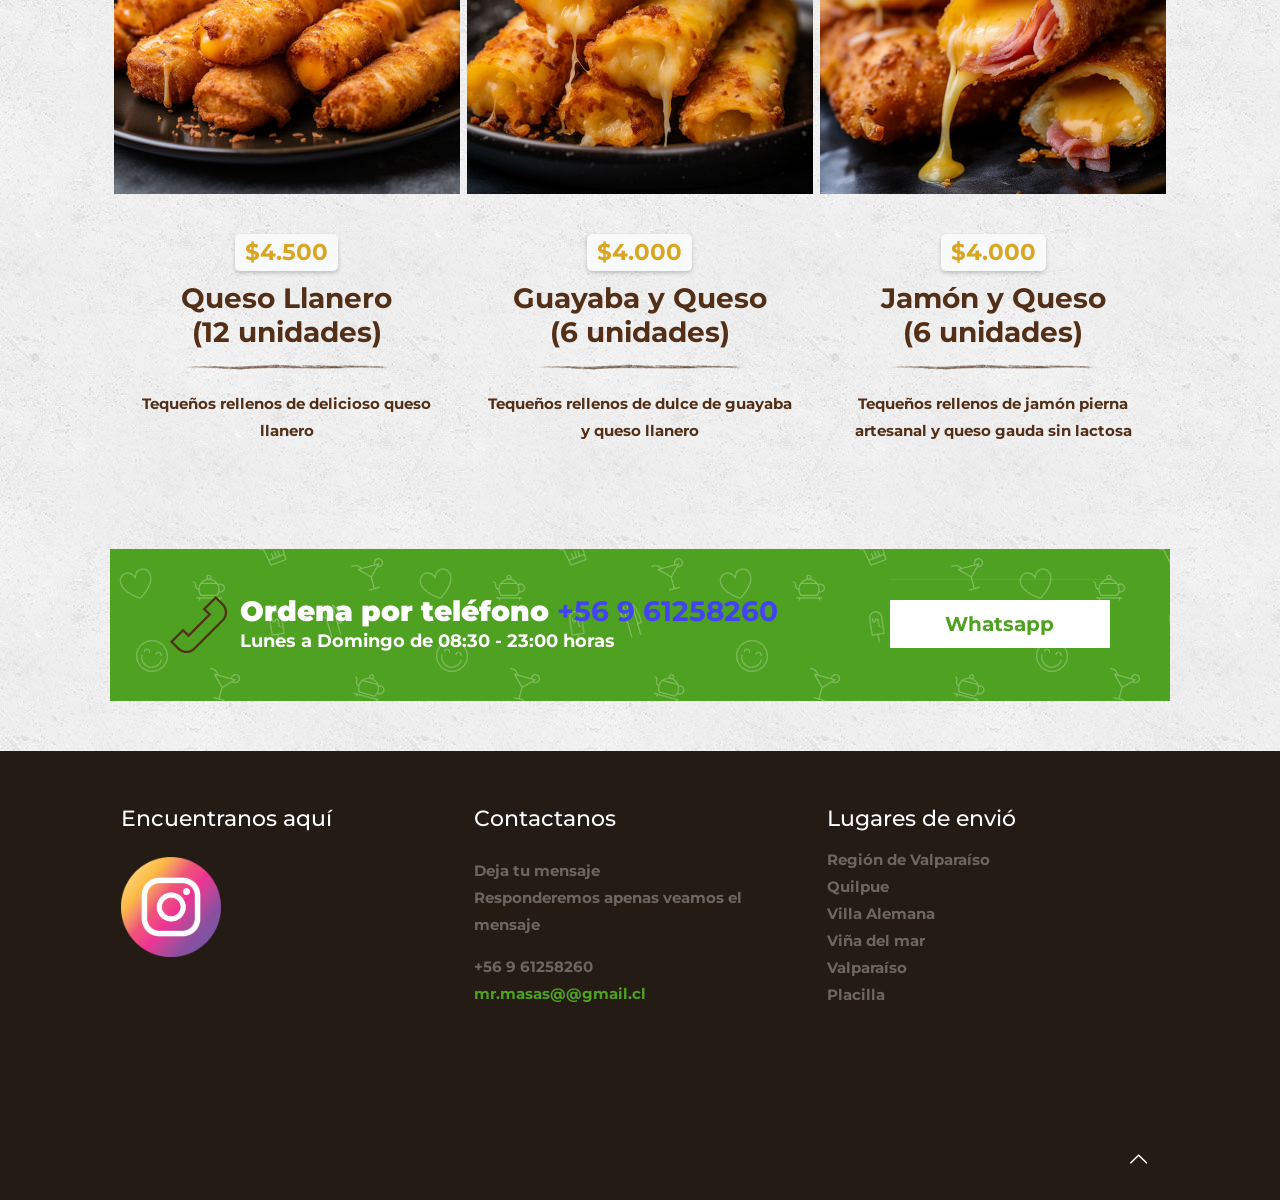
==== commit 576d1d58: "" ====
--- a/index.html
+++ b/index.html
@@ -59,7 +59,7 @@
                                     <nav id="menu">
                                         <ul id="menu-menu-left" class="menu menu-main menu_left">
                                             <li class="current-menu-item">
-                                                <a href="#mfn-rev-slider"><span>Inicio</span></a>
+                                                <a id="navbarbuttons" href="#mfn-rev-slider"><span>Inicio</span></a>
                                             </li>
                                             <li>
                                                 <a id="navbarbuttons" href="#menu1"><span>Menu &#038; Precios</span></a>
--- a/css/global.css
+++ b/css/global.css
@@ -19592,14 +19592,14 @@
 }
 
 #navbarbuttons {
-    font-size: larger;
+    font-size: 20px;
     font-weight: 900;
     transition: all 0.3s ease; /* Smooth transition for hover effect */
 }
 
 #navbarbuttons:hover {
     color: #007bff; /* Change text color on hover */
-    background-color: #f8f9fa; /* Light background color on hover */
+    background-color: #F18D48; /* Light background color on hover */
     transform: translateY(-2px); /* Slight move up effect on hover */
     cursor: pointer; /* Change cursor to indicate it's clickable */
 }
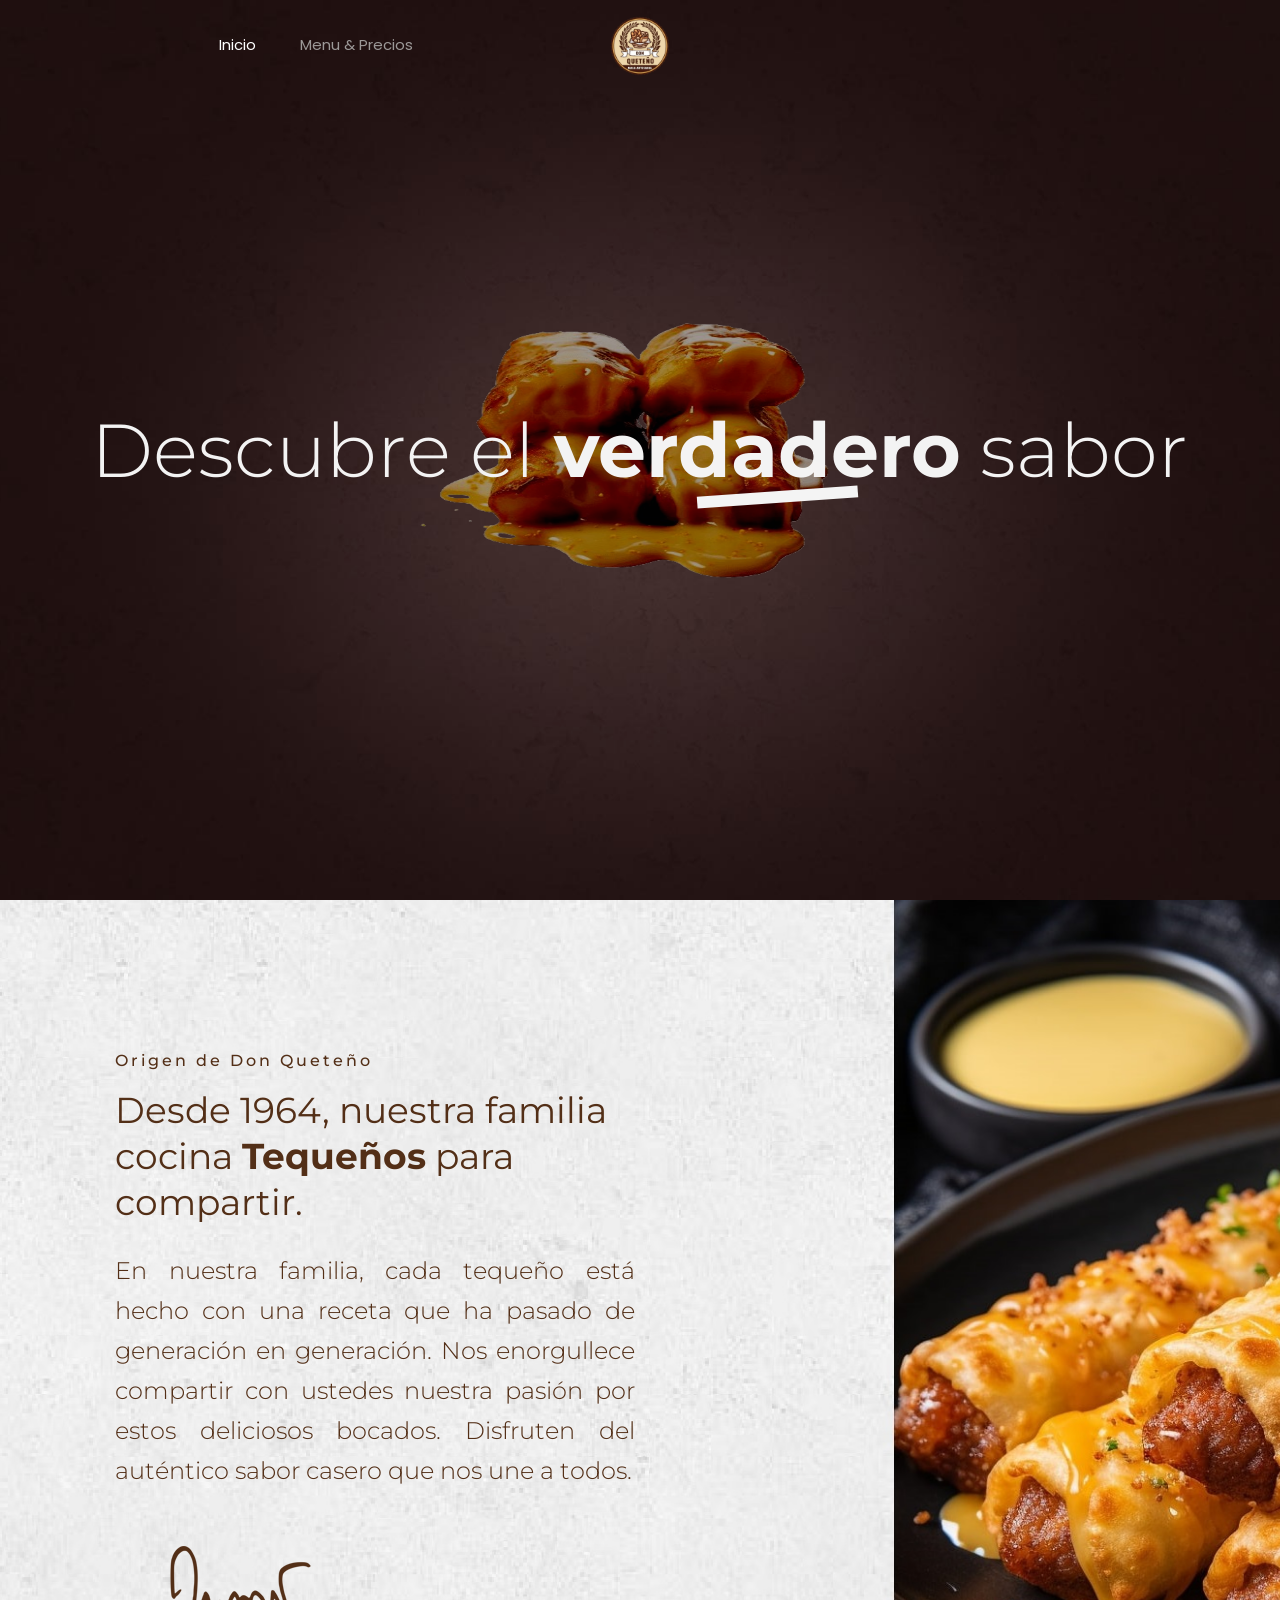
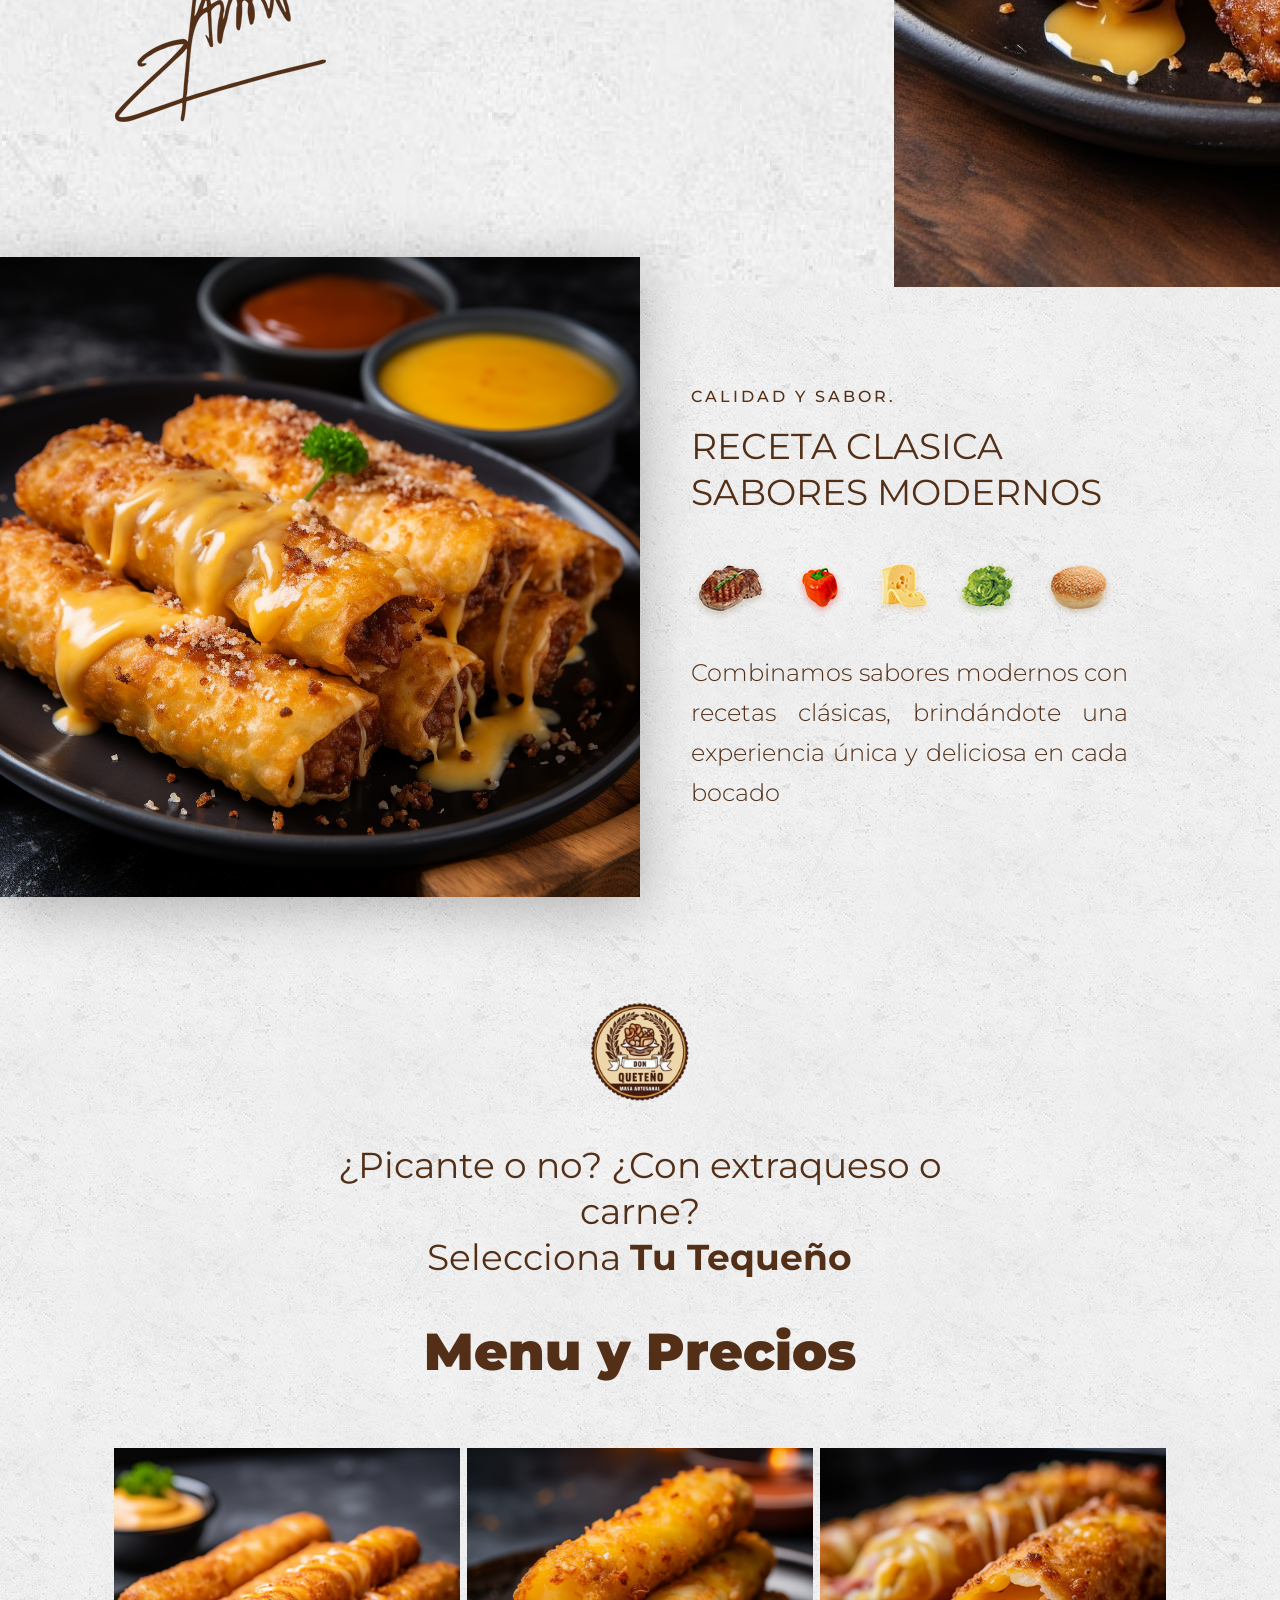
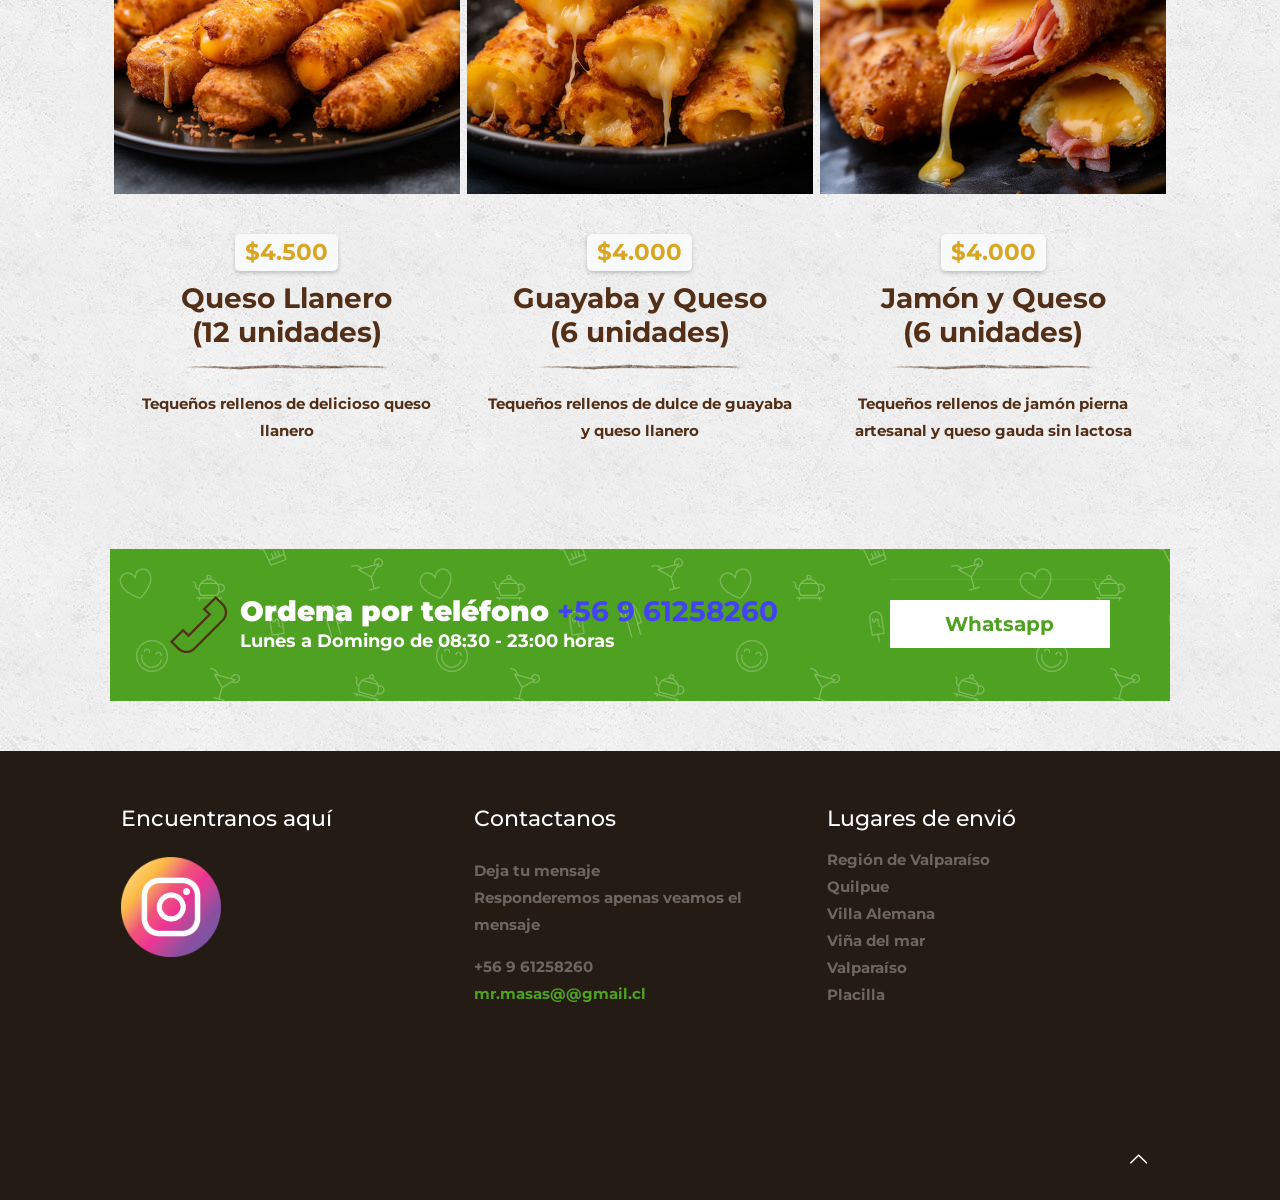
==== commit 25b13303: "" ====
--- a/index.html
+++ b/index.html
@@ -59,7 +59,7 @@
                                     <nav id="menu">
                                         <ul id="menu-menu-left" class="menu menu-main menu_left">
                                             <li class="current-menu-item">
-                                                <a id="navbarbuttons" href="#mfn-rev-slider"><span>Inicio</span></a>
+                                                <a id="navbarbuttons" href="#"><span>Inicio</span></a>
                                             </li>
                                             <li>
                                                 <a id="navbarbuttons" href="#menu1"><span>Menu &#038; Precios</span></a>
